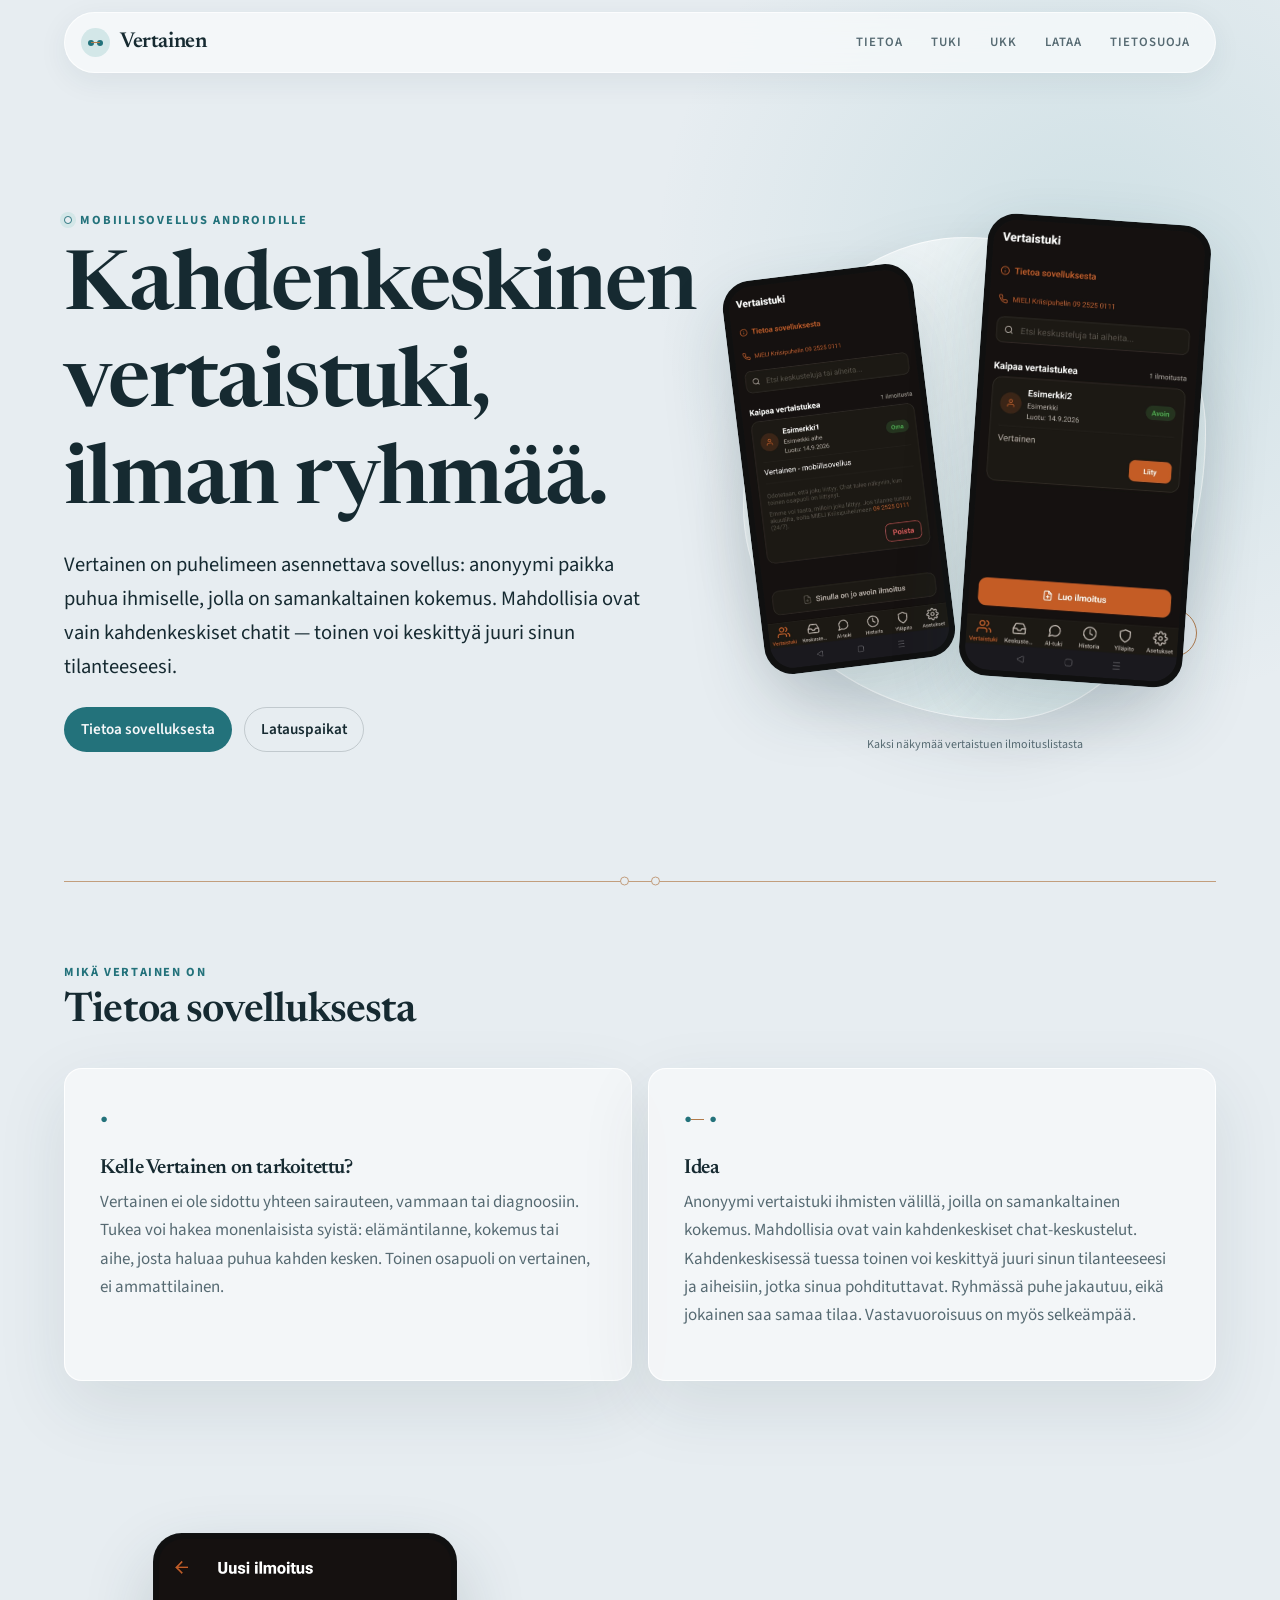
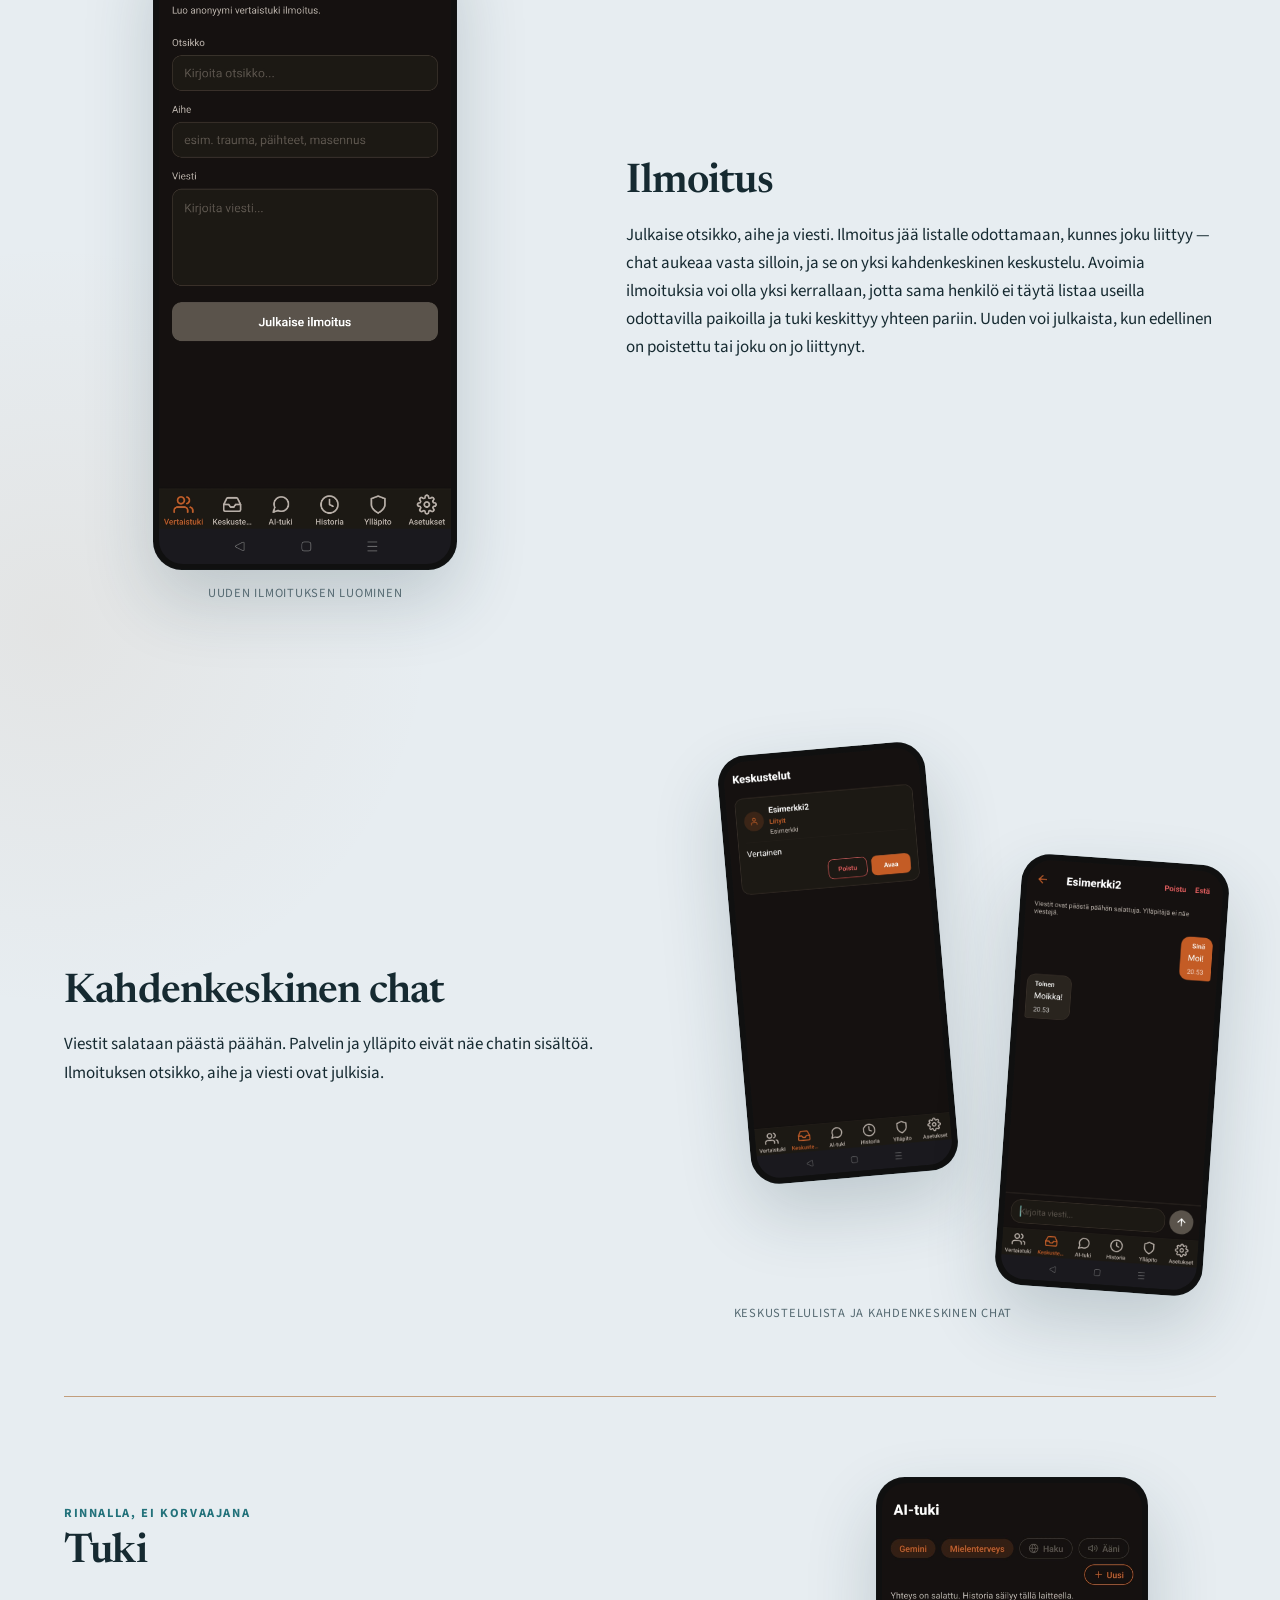
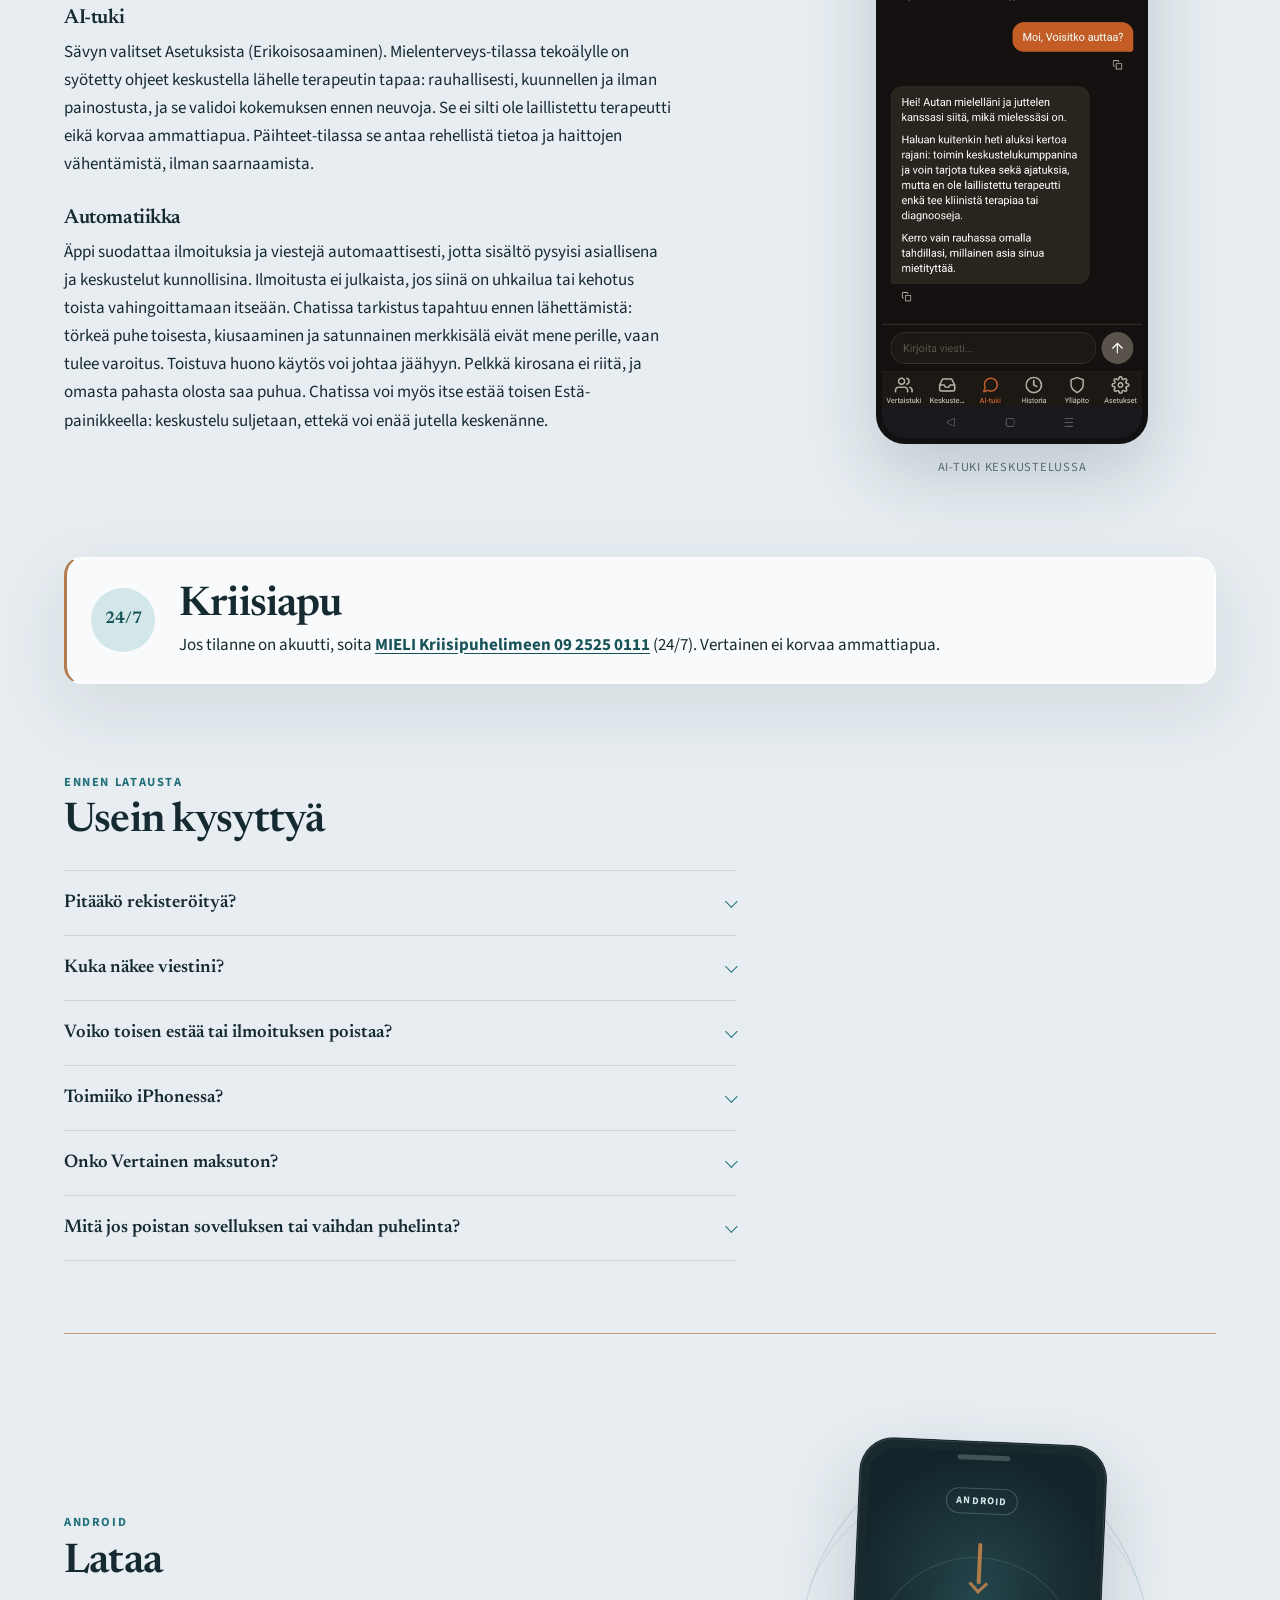
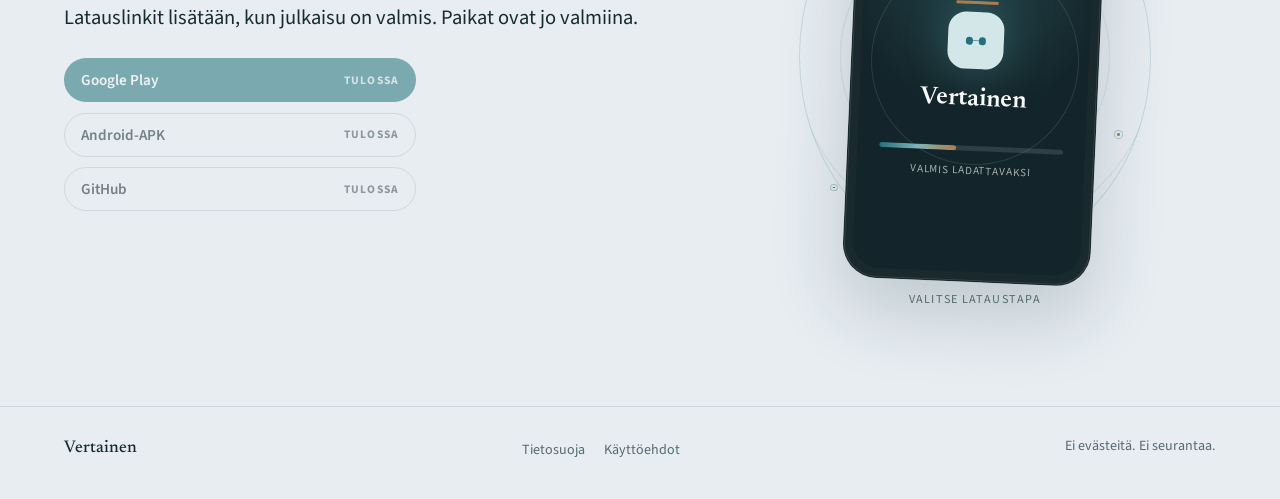
==== index.html @ f78d9d9f "Add files via upload" ====
<!DOCTYPE html>
<html lang="fi">
<head>
  <meta charset="UTF-8">
  <meta name="viewport" content="width=device-width, initial-scale=1">
  <title>Vertainen — mobiilisovellus kahdenkeskiseen vertaistukeen</title>
  <meta name="description" content="Vertainen on Android-mobiilisovellus anonyymiin kahdenkeskiseen vertaistukeen. Ei yhtä diagnoosia. Viestit salataan päästä päähän. MIELI Kriisipuhelin 09 2525 0111.">
  <meta name="theme-color" content="#E4EAF0">
  <link rel="stylesheet" href="css/styles.css">
</head>
<body>
  <a class="skip" href="#sisalto">Siirry sisältöön</a>

  <header class="site-header" id="yla">
    <div class="wrap header-inner">
      <a class="mark" href="#yla" aria-label="Vertainen, etusivu">
        <span class="mark-symbol" aria-hidden="true"><i></i><i></i></span>
        <span>Vertainen</span>
      </a>
      <nav class="nav" aria-label="Päänavigaatio">
        <a href="#tietoa">Tietoa</a>
        <a href="#tuki">Tuki</a>
        <a href="#ukk">UKK</a>
        <a href="#lataa">Lataa</a>
        <a href="tietosuoja.html">Tietosuoja</a>
      </nav>
    </div>
  </header>

  <main id="sisalto">
    <section class="hero wrap pair" aria-labelledby="hero-otsikko">
      <div class="pair-copy">
        <p class="eyebrow"><span aria-hidden="true"></span>Mobiilisovellus Androidille</p>
        <h1 id="hero-otsikko">Kahdenkeskinen vertaistuki, ilman ryhmää.</h1>
        <p class="lede">
          Vertainen on puhelimeen asennettava sovellus: anonyymi paikka puhua ihmiselle, jolla on
          samankaltainen kokemus. Mahdollisia ovat vain kahdenkeskiset chatit — toinen voi keskittyä
          juuri sinun tilanteeseesi.
        </p>
        <p class="hero-actions">
          <a class="btn btn-primary" href="#tietoa">Tietoa sovelluksesta</a>
          <a class="btn btn-quiet" href="#lataa">Latauspaikat</a>
        </p>
      </div>
      <figure class="hero-visual">
        <div class="orbit orbit-one" aria-hidden="true"></div>
        <div class="orbit orbit-two" aria-hidden="true"></div>
        <div class="device-shot hero-shot-back">
          <img src="images/Vertaistuki1.jpeg" width="480" height="1024"
            alt="Vertainen-sovelluksen oma avoin vertaistuki-ilmoitus">
        </div>
        <div class="device-shot hero-shot-front">
          <img src="images/Vertaistuki2.jpeg" width="480" height="1024"
            alt="Vertainen-sovelluksen vertaistuki-ilmoitus ja Liity-painike">
        </div>
        <figcaption>Kaksi näkymää vertaistuen ilmoituslistasta</figcaption>
      </figure>
    </section>

    <div class="stitch" role="presentation"></div>

    <section class="band" id="tietoa">
      <div class="wrap prose">
        <p class="section-kicker">Mikä Vertainen on</p>
        <h2>Tietoa sovelluksesta</h2>
        <div class="info-grid">
          <article class="info-card">
            <span class="card-mark" aria-hidden="true">●</span>
            <h3>Kelle Vertainen on tarkoitettu?</h3>
            <p>
              Vertainen ei ole sidottu yhteen sairauteen, vammaan tai diagnoosiin. Tukea voi hakea
              monenlaisista syistä: elämäntilanne, kokemus tai aihe, josta haluaa puhua kahden kesken.
              Toinen osapuoli on vertainen, ei ammattilainen.
            </p>
          </article>
          <article class="info-card">
            <span class="card-mark paired" aria-hidden="true">● ●</span>
            <h3>Idea</h3>
            <p>
              Anonyymi vertaistuki ihmisten välillä, joilla on samankaltainen kokemus. Mahdollisia
              ovat vain kahdenkeskiset chat-keskustelut. Kahdenkeskisessä tuessa toinen voi keskittyä
              juuri sinun tilanteeseesi ja aiheisiin, jotka sinua pohdituttavat. Ryhmässä puhe
              jakautuu, eikä jokainen saa samaa tilaa. Vastavuoroisuus on myös selkeämpää.
            </p>
          </article>
        </div>
      </div>
    </section>

    <section class="wrap pair pair-flip" aria-labelledby="ilmoitus-otsikko">
      <figure class="screenshot-figure">
        <div class="device-shot">
          <img src="images/Ilmoitus.jpeg" width="480" height="1024" loading="lazy"
            alt="Uuden vertaistuki-ilmoituksen lomake Vertainen-sovelluksessa">
        </div>
        <figcaption>Uuden ilmoituksen luominen</figcaption>
      </figure>
      <div class="pair-copy prose">
        <h2 id="ilmoitus-otsikko">Ilmoitus</h2>
        <p>
          Julkaise otsikko, aihe ja viesti. Ilmoitus jää listalle odottamaan, kunnes joku liittyy
          — chat aukeaa vasta silloin, ja se on yksi kahdenkeskinen keskustelu. Avoimia
          ilmoituksia voi olla yksi kerrallaan, jotta sama henkilö ei täytä listaa useilla
          odottavilla paikoilla ja tuki keskittyy yhteen pariin. Uuden voi julkaista, kun edellinen
          on poistettu tai joku on jo liittynyt.
        </p>
      </div>
    </section>

    <section class="wrap pair" aria-labelledby="chat-otsikko">
      <div class="pair-copy prose">
        <h2 id="chat-otsikko">Kahdenkeskinen chat</h2>
        <p>
          Viestit salataan päästä päähän. Palvelin ja ylläpito eivät näe chatin sisältöä. Ilmoituksen
          otsikko, aihe ja viesti ovat julkisia.
        </p>
      </div>
      <figure class="chat-pair">
        <div class="device-shot chat-list-shot">
          <img src="images/Keskustelut1.jpeg" width="480" height="1024" loading="lazy"
            alt="Keskustelut-lista Vertainen-sovelluksessa">
        </div>
        <div class="device-shot chat-shot">
          <img src="images/Chat.jpeg" width="480" height="1024" loading="lazy"
            alt="Päästä päähän salattu kahdenkeskinen chat Vertainen-sovelluksessa">
        </div>
        <figcaption>Keskustelulista ja kahdenkeskinen chat</figcaption>
      </figure>
    </section>

    <div class="stitch" role="presentation"></div>

    <section class="band support-band" id="tuki">
      <div class="wrap support-layout">
        <div class="prose">
          <p class="section-kicker">Rinnalla, ei korvaajana</p>
          <h2>Tuki</h2>

          <h3>AI-tuki</h3>
          <p>
            Sävyn valitset Asetuksista (Erikoisosaaminen). Mielenterveys-tilassa tekoälylle on
            syötetty ohjeet keskustella lähelle terapeutin tapaa: rauhallisesti, kuunnellen ja
            ilman painostusta, ja se validoi kokemuksen ennen neuvoja. Se ei silti ole
            laillistettu terapeutti eikä korvaa ammattiapua. Päihteet-tilassa se antaa rehellistä
            tietoa ja haittojen vähentämistä, ilman saarnaamista.
          </p>

          <h3>Automatiikka</h3>
          <p>
            Äppi suodattaa ilmoituksia ja viestejä automaattisesti, jotta sisältö pysyisi asiallisena
            ja keskustelut kunnollisina. Ilmoitusta ei julkaista, jos siinä on uhkailua
            tai kehotus toista vahingoittamaan itseään. Chatissa tarkistus tapahtuu ennen lähettämistä:
            törkeä puhe toisesta, kiusaaminen ja satunnainen merkkisälä eivät mene perille, vaan
            tulee varoitus. Toistuva huono käytös voi johtaa jäähyyn. Pelkkä kirosana ei riitä, ja
            omasta pahasta olosta saa puhua. Chatissa voi myös itse estää toisen Estä-painikkeella:
            keskustelu suljetaan, ettekä voi enää jutella keskenänne.
          </p>
        </div>
        <figure class="screenshot-figure support-shot">
          <div class="device-shot">
            <img src="images/AITuki.jpeg" width="480" height="1024" loading="lazy"
              alt="AI-tuki ja mielenterveys-keskustelu Vertainen-sovelluksessa">
          </div>
          <figcaption>AI-tuki keskustelussa</figcaption>
        </figure>
      </div>
    </section>

    <section class="wrap crisis" aria-labelledby="kriisi-otsikko">
      <div class="crisis-mark" aria-hidden="true">24/7</div>
      <div>
        <h2 id="kriisi-otsikko">Kriisiapu</h2>
        <p>
          Jos tilanne on akuutti, soita
          <a href="tel:+358925250111">MIELI Kriisipuhelimeen 09 2525 0111</a>
          (24/7). Vertainen ei korvaa ammattiapua.
        </p>
      </div>
    </section>

    <section class="wrap faq" id="ukk" aria-labelledby="ukk-otsikko">
      <p class="section-kicker">Ennen latausta</p>
      <h2 id="ukk-otsikko">Usein kysyttyä</h2>
      <div class="faq-list">
        <details>
          <summary>Pitääkö rekisteröityä?</summary>
          <p>
            Ei. Nimeä, sähköpostia tai tiliä ei kysytä. Sovellus luo anonyymin tunnisteen
            puhelimeen, jotta keskustelut pysyvät samassa laitteessa.
          </p>
        </details>
        <details>
          <summary>Kuka näkee viestini?</summary>
          <p>
            Ilmoituksen otsikko, aihe ja teksti näkyvät muille listalla selkotekstinä.
            Kahdenkeskinen chat salataan päästä päähän, joten palvelin ja ylläpito eivät pysty
            lukemaan viestejä: heillä ei ole avainta, vain salattu tieto.
          </p>
        </details>
        <details>
          <summary>Voiko toisen estää tai ilmoituksen poistaa?</summary>
          <p>
            Chatissa Estä sulkee keskustelun, ettekä voi enää jutella keskenänne. Oman ilmoituksen
            voi poistaa. Avoimia ilmoituksia on yksi kerrallaan; uuden voi julkaista, kun edellinen
            on poistettu tai joku on liittynyt.
          </p>
        </details>
        <details>
          <summary>Toimiiko iPhonessa?</summary>
          <p>
            Tällä hetkellä Vertainen on Android-sovellus. iOS-versio on tulossa.
          </p>
        </details>
        <details>
          <summary>Onko Vertainen maksuton?</summary>
          <p>
            Kyllä. Sovelluksessa ei ole tilausta. Vertainen on maksuton ladata ja käyttää.
          </p>
        </details>
        <details>
          <summary>Mitä jos poistan sovelluksen tai vaihdan puhelinta?</summary>
          <p>
            Salatut chatit eivät palaudu ilman avainta, joka on laitteella. Jos sovellus poistetaan
            tai puhelin vaihtuu ilman avaimen siirtoa, vanhoja viestejä ei voi lukea. Julkinen
            ilmoitus jää palvelimelle, kunnes sen poistaa.
          </p>
        </details>
      </div>
    </section>

    <div class="stitch" role="presentation"></div>

    <section class="wrap lataa" id="lataa" aria-labelledby="lataa-otsikko">
      <div class="pair">
        <div class="pair-copy">
          <p class="section-kicker">Android</p>
          <h2 id="lataa-otsikko">Lataa</h2>
          <p class="lede">
            Latauslinkit lisätään, kun julkaisu on valmis. Paikat ovat jo valmiina.
          </p>
          <ul class="download-list">
            <li>
              <button type="button" class="btn btn-primary" disabled aria-disabled="true">
                Google Play <span class="soon">Tulossa</span>
              </button>
            </li>
            <li>
              <button type="button" class="btn btn-quiet" disabled aria-disabled="true">
                Android-APK <span class="soon">Tulossa</span>
              </button>
            </li>
            <li>
              <button type="button" class="btn btn-quiet" disabled aria-disabled="true">
                GitHub <span class="soon">Tulossa</span>
              </button>
            </li>
          </ul>
        </div>
        <figure class="download-visual" aria-label="Vertainen-sovellus on ladattavissa Androidille">
          <div class="download-halo" aria-hidden="true">
            <i class="signal signal-one"></i>
            <i class="signal signal-two"></i>
            <i class="signal signal-three"></i>
          </div>
          <div class="download-phone" aria-hidden="true">
            <span class="phone-speaker"></span>
            <div class="download-screen">
              <span class="download-platform">Android</span>
              <span class="download-arrow"></span>
              <span class="download-app-mark"><i></i><i></i></span>
              <strong>Vertainen</strong>
              <span class="download-track"><i></i></span>
              <span class="download-status">Valmis ladattavaksi</span>
            </div>
          </div>
          <figcaption>Valitse lataustapa</figcaption>
        </figure>
      </div>
    </section>
  </main>

  <footer class="site-footer">
    <div class="wrap footer-inner">
      <p>Vertainen</p>
      <ul class="footer-links">
        <li><a href="tietosuoja.html">Tietosuoja</a></li>
        <li><a href="kayttoehdot.html">Käyttöehdot</a></li>
      </ul>
      <p class="mute">Ei evästeitä. Ei seurantaa.</p>
    </div>
  </footer>

  <script src="js/main.js" defer></script>
</body>
</html>
---- css/styles.css ----
@font-face {
  font-family: "Newsreader";
  font-style: italic;
  font-weight: 500;
  font-display: swap;
  src: url("fonts/newsreader-italic-latin-ext.woff2") format("woff2");
  unicode-range: U+0100-02BA, U+02BD-02C5, U+02C7-02CC, U+02CE-02D7, U+02DD-02FF, U+0304, U+0308, U+0329, U+1D00-1DBF, U+1E00-1E9F, U+1EF2-1EFF, U+2020, U+20A0-20AB, U+20AD-20C0, U+2113, U+2C60-2C7F, U+A720-A7FF;
}

@font-face {
  font-family: "Newsreader";
  font-style: italic;
  font-weight: 500;
  font-display: swap;
  src: url("fonts/newsreader-italic-latin.woff2") format("woff2");
  unicode-range: U+0000-00FF, U+0131, U+0152-0153, U+02BB-02BC, U+02C6, U+02DA, U+02DC, U+0304, U+0308, U+0329, U+2000-206F, U+20AC, U+2122, U+2191, U+2193, U+2212, U+2215, U+FEFF, U+FFFD;
}

@font-face {
  font-family: "Newsreader";
  font-style: normal;
  font-weight: 500 600;
  font-display: swap;
  src: url("fonts/newsreader-latin-ext.woff2") format("woff2");
  unicode-range: U+0100-02BA, U+02BD-02C5, U+02C7-02CC, U+02CE-02D7, U+02DD-02FF, U+0304, U+0308, U+0329, U+1D00-1DBF, U+1E00-1E9F, U+1EF2-1EFF, U+2020, U+20A0-20AB, U+20AD-20C0, U+2113, U+2C60-2C7F, U+A720-A7FF;
}

@font-face {
  font-family: "Newsreader";
  font-style: normal;
  font-weight: 500 600;
  font-display: swap;
  src: url("fonts/newsreader-latin.woff2") format("woff2");
  unicode-range: U+0000-00FF, U+0131, U+0152-0153, U+02BB-02BC, U+02C6, U+02DA, U+02DC, U+0304, U+0308, U+0329, U+2000-206F, U+20AC, U+2122, U+2191, U+2193, U+2212, U+2215, U+FEFF, U+FFFD;
}

@font-face {
  font-family: "Source Sans 3";
  font-style: italic;
  font-weight: 400;
  font-display: swap;
  src: url("fonts/source-sans-3-italic-latin-ext.woff2") format("woff2");
  unicode-range: U+0100-02BA, U+02BD-02C5, U+02C7-02CC, U+02CE-02D7, U+02DD-02FF, U+0304, U+0308, U+0329, U+1D00-1DBF, U+1E00-1E9F, U+1EF2-1EFF, U+2020, U+20A0-20AB, U+20AD-20C0, U+2113, U+2C60-2C7F, U+A720-A7FF;
}

@font-face {
  font-family: "Source Sans 3";
  font-style: italic;
  font-weight: 400;
  font-display: swap;
  src: url("fonts/source-sans-3-italic-latin.woff2") format("woff2");
  unicode-range: U+0000-00FF, U+0131, U+0152-0153, U+02BB-02BC, U+02C6, U+02DA, U+02DC, U+0304, U+0308, U+0329, U+2000-206F, U+20AC, U+2122, U+2191, U+2193, U+2212, U+2215, U+FEFF, U+FFFD;
}

@font-face {
  font-family: "Source Sans 3";
  font-style: normal;
  font-weight: 400 700;
  font-display: swap;
  src: url("fonts/source-sans-3-latin-ext.woff2") format("woff2");
  unicode-range: U+0100-02BA, U+02BD-02C5, U+02C7-02CC, U+02CE-02D7, U+02DD-02FF, U+0304, U+0308, U+0329, U+1D00-1DBF, U+1E00-1E9F, U+1EF2-1EFF, U+2020, U+20A0-20AB, U+20AD-20C0, U+2113, U+2C60-2C7F, U+A720-A7FF;
}

@font-face {
  font-family: "Source Sans 3";
  font-style: normal;
  font-weight: 400 700;
  font-display: swap;
  src: url("fonts/source-sans-3-latin.woff2") format("woff2");
  unicode-range: U+0000-00FF, U+0131, U+0152-0153, U+02BB-02BC, U+02C6, U+02DA, U+02DC, U+0304, U+0308, U+0329, U+2000-206F, U+20AC, U+2122, U+2191, U+2193, U+2212, U+2215, U+FEFF, U+FFFD;
}

:root {
  --mist: #e7edf1;
  --paper: #f8fafb;
  --ink: #162a31;
  --pine: #23727b;
  --pine-ink: #18535a;
  --pine-soft: #d3e7e8;
  --stitch: #b27b4b;
  --mute: #566a72;
  --line: rgba(27, 42, 51, 0.12);
  --focus: #2c6a74;
  --display: "Newsreader", "Georgia", serif;
  --body: "Source Sans 3", "Segoe UI", sans-serif;
  --measure: 38rem;
  --page: 72rem;
  --radius: 18px;
  --shadow: 0 24px 70px rgba(30, 61, 70, 0.1);
}

*,
*::before,
*::after {
  box-sizing: border-box;
}

html {
  scroll-behavior: smooth;
}

body {
  margin: 0;
  background:
    radial-gradient(circle at 86% 5%, rgba(84, 160, 167, 0.17), transparent 28rem),
    radial-gradient(circle at 4% 42%, rgba(178, 123, 75, 0.08), transparent 24rem),
    var(--mist);
  color: var(--ink);
  font-family: var(--body);
  font-size: 1.0625rem;
  line-height: 1.65;
  -webkit-font-smoothing: antialiased;
  overflow-x: hidden;
}

img {
  max-width: 100%;
  height: auto;
}

a {
  color: var(--pine-ink);
  text-underline-offset: 0.18em;
}

a:hover {
  color: var(--pine);
}

:focus-visible {
  outline: 2px solid var(--focus);
  outline-offset: 3px;
}

.skip {
  position: absolute;
  left: 0.75rem;
  top: -3rem;
  z-index: 20;
  background: var(--paper);
  color: var(--ink);
  padding: 0.5rem 0.75rem;
}

.skip:focus {
  top: 0.75rem;
}

.wrap {
  width: min(var(--page), calc(100% - 2.5rem));
  margin-inline: auto;
}

.site-header {
  position: sticky;
  top: 0.75rem;
  z-index: 10;
  width: min(var(--page), calc(100% - 1.5rem));
  margin: 0 auto;
  background: rgba(248, 250, 251, 0.78);
  border: 1px solid rgba(255, 255, 255, 0.75);
  border-radius: 999px;
  box-shadow: 0 8px 30px rgba(30, 61, 70, 0.07);
  backdrop-filter: blur(18px);
  -webkit-backdrop-filter: blur(18px);
  transition: box-shadow 180ms ease, background 180ms ease;
}

.site-header.is-scrolled {
  background: rgba(248, 250, 251, 0.94);
  box-shadow: 0 12px 38px rgba(30, 61, 70, 0.13);
}

.header-inner {
  display: flex;
  align-items: baseline;
  justify-content: space-between;
  gap: 1.5rem;
  width: 100%;
  padding: 0.62rem 0.75rem 0.62rem 1rem;
}

.mark {
  display: inline-flex;
  align-items: center;
  gap: 0.65rem;
  font-family: var(--display);
  font-size: 1.35rem;
  font-weight: 600;
  color: var(--ink);
  text-decoration: none;
  letter-spacing: -0.02em;
}

.mark-symbol {
  position: relative;
  display: inline-flex;
  align-items: center;
  justify-content: center;
  gap: 3px;
  width: 1.8rem;
  height: 1.8rem;
  border-radius: 50%;
  background: var(--pine-soft);
}

.mark-symbol i {
  width: 6px;
  height: 6px;
  border-radius: 50%;
  background: var(--pine);
}

.mark-symbol::after {
  content: "";
  position: absolute;
  width: 9px;
  height: 1px;
  background: var(--stitch);
}

.nav {
  display: flex;
  gap: 0.15rem;
}

.nav a {
  font-size: 0.8rem;
  font-weight: 600;
  letter-spacing: 0.08em;
  text-transform: uppercase;
  text-decoration: none;
  color: var(--mute);
  padding: 0.55rem 0.8rem;
  border-radius: 999px;
}

.nav a:hover,
.nav a:focus-visible {
  color: var(--pine);
  background: var(--pine-soft);
}

.hero {
  min-height: calc(100svh - 5rem);
  padding-block: 5.5rem 4.5rem;
}

.eyebrow {
  display: inline-flex;
  align-items: center;
  gap: 0.55rem;
  margin: 0 0 0.75rem;
  font-size: 0.78rem;
  font-weight: 700;
  letter-spacing: 0.14em;
  text-transform: uppercase;
  color: var(--pine);
}

.eyebrow span {
  width: 0.48rem;
  height: 0.48rem;
  border: 1px solid var(--pine);
  border-radius: 50%;
  box-shadow: 0 0 0 4px var(--pine-soft);
}

h1,
h2,
h3 {
  font-family: var(--display);
  font-weight: 600;
  letter-spacing: -0.02em;
  line-height: 1.18;
  color: var(--ink);
}

h1 {
  margin: 0 0 1rem;
  font-size: clamp(2.7rem, 6.4vw, 5.6rem);
  font-optical-sizing: auto;
  max-width: 11ch;
  text-wrap: balance;
}

h2 {
  margin: 0 0 0.85rem;
  font-size: clamp(1.9rem, 3.2vw, 2.7rem);
}

h3 {
  margin: 1.75rem 0 0.5rem;
  font-size: 1.28rem;
}

.lede,
.prose p,
.crisis p {
  color: var(--ink);
}

.lede {
  margin: 0 0 1.5rem;
  font-size: clamp(1.08rem, 1.6vw, 1.28rem);
  max-width: 36rem;
}

.prose p {
  margin: 0 0 1rem;
  max-width: var(--measure);
}

.hero-actions {
  display: flex;
  flex-wrap: wrap;
  gap: 0.75rem;
  margin: 0;
}

.pair {
  display: grid;
  grid-template-columns: minmax(0, 1.1fr) minmax(17rem, 0.9fr);
  gap: 3rem 5rem;
  align-items: center;
}

.pair-flip {
  grid-template-columns: minmax(17rem, 0.9fr) minmax(0, 1.1fr);
  padding-block: 4.5rem;
}

.pair + .pair {
  padding-block: 4.5rem;
}

.stitch {
  position: relative;
  height: 1px;
  width: min(var(--page), calc(100% - 2.5rem));
  margin: 0 auto;
  background: var(--stitch);
  opacity: 0.7;
}

.stitch::before,
.stitch::after {
  content: "";
  position: absolute;
  top: 50%;
  width: 9px;
  height: 9px;
  background: var(--mist);
  border: 1px solid var(--stitch);
  border-radius: 50%;
  transform: translateY(-50%);
}

.stitch::before { left: calc(50% - 20px); }
.stitch::after { left: calc(50% + 11px); }

.band {
  padding-block: 5rem;
}

.section-kicker {
  margin: 0 0 0.35rem !important;
  color: var(--pine) !important;
  font-size: 0.78rem;
  font-weight: 700;
  letter-spacing: 0.13em;
  text-transform: uppercase;
}

.info-grid {
  display: grid;
  grid-template-columns: repeat(2, minmax(0, 1fr));
  gap: 1rem;
  margin-top: 2rem;
}

.info-card {
  position: relative;
  overflow: hidden;
  padding: clamp(1.4rem, 3vw, 2.2rem);
  background: rgba(248, 250, 251, 0.72);
  border: 1px solid rgba(255, 255, 255, 0.85);
  border-radius: var(--radius);
  box-shadow: var(--shadow);
}

.info-card h3 {
  margin-top: 1.5rem;
}

.info-card p {
  color: var(--mute);
}

.card-mark {
  color: var(--pine);
  font-size: 0.8rem;
  letter-spacing: 0.45rem;
}

.card-mark.paired {
  position: relative;
}

.card-mark.paired::after {
  content: "";
  position: absolute;
  top: 50%;
  left: 0.45rem;
  width: 0.8rem;
  height: 1px;
  background: var(--stitch);
}

.hero-visual {
  position: relative;
  min-height: 36rem;
  margin: 0;
  display: grid;
  place-items: center;
  isolation: isolate;
}

.hero-visual::before {
  content: "";
  position: absolute;
  inset: 8% 2%;
  z-index: -2;
  background: linear-gradient(145deg, rgba(248, 250, 251, 0.76), rgba(211, 231, 232, 0.6));
  border: 1px solid rgba(255, 255, 255, 0.72);
  border-radius: 48% 52% 44% 56% / 56% 40% 60% 44%;
  box-shadow: var(--shadow);
}

.device-shot {
  overflow: hidden;
  width: min(100%, 19rem);
  padding: 5px;
  background: #101010;
  border: 1px solid rgba(22, 42, 49, 0.18);
  border-radius: 1.8rem;
  box-shadow: 0 30px 70px rgba(30, 61, 70, 0.2);
}

.device-shot img {
  display: block;
  width: 100%;
  height: auto;
  border-radius: 1.5rem;
}

.hero-shot-back,
.hero-shot-front {
  position: absolute;
}

.hero-shot-back {
  left: 2%;
  top: 14%;
  width: 12rem;
  transform: rotate(-7deg);
}

.hero-shot-front {
  right: 4%;
  top: 5%;
  z-index: 1;
  width: 14rem;
  transform: rotate(4deg);
}

.hero-visual figcaption {
  position: absolute;
  bottom: 2%;
  font-size: 0.75rem;
  color: var(--mute);
}

.orbit {
  position: absolute;
  z-index: -1;
  width: 3rem;
  height: 3rem;
  border: 1px solid var(--stitch);
  border-radius: 50%;
  background: var(--mist);
}

.orbit::after {
  content: "";
  position: absolute;
  inset: 0.85rem;
  border-radius: 50%;
  background: var(--pine);
}

.orbit-one { top: 17%; left: 5%; }
.orbit-two { right: 4%; bottom: 19%; }

.screenshot-figure {
  margin: 0;
  display: grid;
  justify-items: center;
  gap: 0.8rem;
}

.screenshot-figure figcaption,
.chat-pair figcaption {
  font-size: 0.78rem;
  letter-spacing: 0.06em;
  text-transform: uppercase;
  color: var(--mute);
}

.chat-pair {
  position: relative;
  min-height: 36rem;
  margin: 0;
}

.chat-pair .device-shot {
  position: absolute;
  width: 13rem;
}

.chat-list-shot {
  left: 0;
  top: 0;
  transform: rotate(-5deg);
}

.chat-shot {
  right: 0;
  bottom: 2rem;
  z-index: 1;
  transform: rotate(4deg);
}

.chat-pair figcaption {
  position: absolute;
  left: 0;
  bottom: 0;
}

.support-band {
  position: relative;
}

.support-layout {
  display: grid;
  grid-template-columns: minmax(0, 1fr) minmax(15rem, 0.6fr);
  gap: 4rem;
  align-items: center;
}

.support-shot .device-shot {
  width: min(100%, 17rem);
}

.download-visual {
  position: relative;
  width: min(100%, 22rem);
  min-height: 31rem;
  margin: 0;
  justify-self: center;
  display: grid;
  place-items: center;
  isolation: isolate;
}

.download-halo {
  position: absolute;
  inset: 8% 0 10%;
  z-index: -1;
  border: 1px solid color-mix(in srgb, var(--pine) 17%, transparent);
  border-radius: 50%;
  background:
    radial-gradient(circle at center, rgba(211, 231, 232, 0.8) 0 27%, transparent 28%),
    repeating-radial-gradient(
      circle at center,
      transparent 0 2.7rem,
      rgba(35, 114, 123, 0.08) 2.75rem 2.82rem
    );
}

.signal {
  position: absolute;
  width: 0.58rem;
  height: 0.58rem;
  border: 2px solid var(--mist);
  border-radius: 50%;
  background: var(--pine);
  box-shadow: 0 0 0 1px rgba(35, 114, 123, 0.3);
  animation: signal-orbit 8s linear infinite;
}

.signal-one {
  top: 12%;
  left: 21%;
  transform-origin: 6.3rem 8.6rem;
}

.signal-two {
  right: 8%;
  bottom: 30%;
  width: 0.42rem;
  height: 0.42rem;
  background: var(--stitch);
  animation-duration: 11s;
  animation-direction: reverse;
}

.signal-three {
  left: 9%;
  bottom: 17%;
  width: 0.36rem;
  height: 0.36rem;
  animation-duration: 6s;
}

.download-phone {
  position: relative;
  width: 15.5rem;
  aspect-ratio: 9 / 16;
  padding: 0.55rem;
  border: 1px solid rgba(22, 42, 49, 0.35);
  border-radius: 2.15rem;
  background: #1a292e;
  box-shadow:
    0 2rem 4.5rem rgba(30, 61, 70, 0.2),
    inset 0 0 0 1px rgba(255, 255, 255, 0.12);
  transform: rotate(2.5deg);
  animation: phone-float 5s ease-in-out infinite;
}

.phone-speaker {
  position: absolute;
  z-index: 2;
  top: 0.82rem;
  left: 50%;
  width: 3.3rem;
  height: 0.28rem;
  border-radius: 999px;
  background: rgba(231, 237, 241, 0.22);
  transform: translateX(-50%);
}

.download-screen {
  position: relative;
  height: 100%;
  overflow: hidden;
  border-radius: 1.72rem;
  background:
    radial-gradient(circle at 50% 31%, rgba(84, 160, 167, 0.25), transparent 8rem),
    #13252a;
  color: var(--paper);
  display: flex;
  flex-direction: column;
  align-items: center;
  justify-content: center;
  padding: 2rem 1.4rem;
  text-align: center;
}

.download-screen::before {
  content: "";
  position: absolute;
  width: 13rem;
  height: 13rem;
  border: 1px solid rgba(211, 231, 232, 0.12);
  border-radius: 50%;
  animation: screen-pulse 3s ease-out infinite;
}

.download-platform {
  position: absolute;
  top: 2.35rem;
  left: 50%;
  padding: 0.22rem 0.58rem;
  border: 1px solid rgba(211, 231, 232, 0.24);
  border-radius: 999px;
  font-size: 0.64rem;
  font-weight: 700;
  letter-spacing: 0.12em;
  text-transform: uppercase;
  color: var(--pine-soft);
  transform: translateX(-50%);
}

.download-arrow {
  position: relative;
  z-index: 1;
  width: 2.6rem;
  height: 3.8rem;
  margin-bottom: 0.55rem;
  border-bottom: 0.22rem solid var(--stitch);
  animation: arrow-drop 2.2s cubic-bezier(0.4, 0, 0.2, 1) infinite;
}

.download-arrow::before {
  content: "";
  position: absolute;
  left: 50%;
  top: 0;
  width: 0.22rem;
  height: 2.55rem;
  border-radius: 999px;
  background: var(--stitch);
  transform: translateX(-50%);
}

.download-arrow::after {
  content: "";
  position: absolute;
  left: 50%;
  bottom: 0.55rem;
  width: 0.9rem;
  height: 0.9rem;
  border-right: 0.22rem solid var(--stitch);
  border-bottom: 0.22rem solid var(--stitch);
  transform: translateX(-50%) rotate(45deg);
}

.download-app-mark {
  position: relative;
  z-index: 1;
  display: flex;
  align-items: center;
  justify-content: center;
  gap: 0.35rem;
  width: 3.55rem;
  height: 3.55rem;
  margin-bottom: 0.65rem;
  border-radius: 1.1rem;
  background: var(--pine-soft);
  box-shadow: 0 0 2.5rem rgba(84, 160, 167, 0.34);
}

.download-app-mark i {
  width: 0.48rem;
  height: 0.48rem;
  border-radius: 50%;
  background: var(--pine);
}

.download-app-mark::after {
  content: "";
  position: absolute;
  width: 1.1rem;
  border-top: 1px solid color-mix(in srgb, var(--pine) 60%, transparent);
}

.download-screen strong {
  position: relative;
  z-index: 1;
  font-family: var(--display);
  font-size: 1.55rem;
  font-weight: 600;
}

.download-track {
  position: relative;
  z-index: 1;
  width: 100%;
  height: 0.28rem;
  margin: 1.6rem 0 0.7rem;
  overflow: hidden;
  border-radius: 999px;
  background: rgba(231, 237, 241, 0.13);
}

.download-track i {
  display: block;
  width: 42%;
  height: 100%;
  border-radius: inherit;
  background: linear-gradient(90deg, var(--pine), #7db4b8, var(--stitch));
  animation: download-progress 2.8s ease-in-out infinite;
}

.download-status {
  position: relative;
  z-index: 1;
  font-size: 0.69rem;
  letter-spacing: 0.08em;
  text-transform: uppercase;
  color: rgba(248, 250, 251, 0.65);
}

.download-visual figcaption {
  position: absolute;
  bottom: 0;
  font-size: 0.76rem;
  letter-spacing: 0.1em;
  text-transform: uppercase;
  color: var(--mute);
}

@keyframes phone-float {
  0%,
  100% { transform: rotate(2.5deg) translateY(0); }
  50% { transform: rotate(1deg) translateY(-0.55rem); }
}

@keyframes arrow-drop {
  0% { opacity: 0; transform: translateY(-0.7rem); }
  30%,
  70% { opacity: 1; }
  100% { opacity: 0; transform: translateY(0.65rem); }
}

@keyframes download-progress {
  0% { transform: translateX(-105%); }
  55%,
  100% { transform: translateX(240%); }
}

@keyframes screen-pulse {
  0% { opacity: 0; transform: scale(0.65); }
  45% { opacity: 1; }
  100% { opacity: 0; transform: scale(1.15); }
}

@keyframes signal-orbit {
  to { transform: rotate(360deg); }
}

.crisis {
  display: grid;
  grid-template-columns: auto 1fr;
  gap: 1.5rem;
  align-items: center;
  padding: 1.5rem;
  margin-bottom: 4.5rem;
  background: var(--paper);
  border: 1px solid rgba(255, 255, 255, 0.85);
  border-left: 3px solid var(--stitch);
  border-radius: var(--radius);
  box-shadow: var(--shadow);
}

.crisis a {
  font-weight: 700;
}

.crisis h2,
.crisis p {
  margin: 0;
}

.crisis-mark {
  display: grid;
  place-items: center;
  width: 4rem;
  height: 4rem;
  border-radius: 50%;
  background: var(--pine-soft);
  color: var(--pine-ink);
  font-family: var(--display);
  font-weight: 600;
}

.faq {
  padding-block: 1rem 4.5rem;
}

.faq h2 {
  margin-bottom: 1.5rem;
}

.faq-list {
  max-width: 42rem;
  border-top: 1px solid var(--line);
}

.faq-list details {
  border-bottom: 1px solid var(--line);
}

.faq-list summary {
  display: flex;
  align-items: center;
  justify-content: space-between;
  gap: 1rem;
  padding: 1.05rem 0;
  cursor: pointer;
  font-family: var(--display);
  font-size: 1.15rem;
  font-weight: 600;
  color: var(--ink);
  list-style: none;
}

.faq-list summary::-webkit-details-marker {
  display: none;
}

.faq-list summary::after {
  content: "";
  flex: 0 0 0.55rem;
  width: 0.55rem;
  height: 0.55rem;
  margin-top: -0.2rem;
  border-right: 1.5px solid var(--pine);
  border-bottom: 1.5px solid var(--pine);
  transform: rotate(45deg);
  transition: transform 180ms ease;
}

.faq-list details[open] summary::after {
  margin-top: 0.15rem;
  transform: rotate(225deg);
}

.faq-list details p {
  margin: 0 0 1.15rem;
  max-width: var(--measure);
  color: var(--mute);
}

.lataa {
  padding-block: 5rem 6rem;
}

.download-list {
  list-style: none;
  margin: 0;
  padding: 0;
  display: grid;
  gap: 0.65rem;
  max-width: 22rem;
}

.btn {
  display: inline-flex;
  align-items: center;
  justify-content: space-between;
  gap: 0.75rem;
  width: 100%;
  min-height: 2.75rem;
  padding: 0.55rem 1rem;
  border-radius: 999px;
  border: 1px solid transparent;
  font-family: var(--body);
  font-size: 0.95rem;
  font-weight: 600;
  text-decoration: none;
  cursor: pointer;
  transition: transform 180ms ease, background 180ms ease, border-color 180ms ease;
}

.btn:hover:not(:disabled) {
  transform: translateY(-2px);
}

.hero-actions .btn {
  width: auto;
}

.btn-primary {
  background: var(--pine);
  color: #f4f7f9;
}

.btn-primary:hover:not(:disabled) {
  background: var(--pine-ink);
  color: #f4f7f9;
}

.btn-quiet {
  background: transparent;
  border-color: color-mix(in srgb, var(--ink) 18%, transparent);
  color: var(--ink);
}

.btn-quiet:hover:not(:disabled) {
  border-color: var(--pine);
  color: var(--pine);
}

.btn:disabled,
.btn[aria-disabled="true"] {
  opacity: 0.55;
  cursor: not-allowed;
}

.soon {
  font-size: 0.72rem;
  font-weight: 700;
  letter-spacing: 0.1em;
  text-transform: uppercase;
  color: inherit;
  opacity: 0.8;
}

.site-footer {
  border-top: 1px solid var(--line);
  padding-block: 1.75rem 2.25rem;
}

.footer-inner {
  display: flex;
  flex-wrap: wrap;
  justify-content: space-between;
  gap: 0.5rem 1.5rem;
}

.footer-inner p {
  margin: 0;
  font-family: var(--display);
}

.footer-links {
  display: flex;
  flex-wrap: wrap;
  gap: 0.35rem 1.15rem;
  margin: 0;
  padding: 0;
  list-style: none;
}

.footer-links a {
  font-family: var(--body);
  font-size: 0.88rem;
  color: var(--mute);
  text-decoration: none;
}

.footer-links a:hover,
.footer-links a[aria-current="page"] {
  color: var(--pine-ink);
}

.mute {
  font-family: var(--body) !important;
  font-size: 0.88rem;
  color: var(--mute);
}

.legal {
  padding-block: 4.5rem 5rem;
}

.legal .section-kicker {
  margin-bottom: 0.4rem;
}

.legal h1 {
  margin: 0 0 0.75rem;
  max-width: 22ch;
}

.legal .updated {
  margin: 0 0 2rem;
  font-size: 0.92rem;
  color: var(--mute);
}

.legal h2 {
  margin: 2.25rem 0 0.6rem;
  font-size: 1.35rem;
}

.legal ul {
  margin: 0 0 1rem;
  padding-left: 1.15rem;
  max-width: var(--measure);
}

.legal li {
  margin-bottom: 0.45rem;
}

.contact-placeholder {
  display: inline-block;
  margin-top: 0.15rem;
  padding: 0.12rem 0.45rem;
  background: var(--pine-soft);
  border-radius: 6px;
  font-style: italic;
}

.legal-note {
  margin-top: 2.5rem;
  padding-top: 1.25rem;
  border-top: 1px solid var(--line);
  font-size: 0.92rem;
  color: var(--mute);
  max-width: var(--measure);
}

.hero .pair-copy h1 {
  animation: rise 0.7s ease both;
}

.hero .lede {
  animation: rise 0.7s ease 0.08s both;
}

@keyframes rise {
  from {
    opacity: 0;
    transform: translateY(0.6rem);
  }
  to {
    opacity: 1;
    transform: none;
  }
}

@media (max-width: 820px) {
  .pair,
  .pair-flip,
  .support-layout {
    grid-template-columns: 1fr;
    gap: 1.5rem;
  }

  .download-visual {
    width: min(100%, 19rem);
    min-height: 28rem;
  }

  .download-phone {
    width: 13.5rem;
  }

  .hero-visual {
    min-height: 28rem;
  }

  .support-shot {
    margin-top: 1rem;
  }

  .hero {
    min-height: auto;
    padding-block: 3.5rem 2.5rem;
  }

  .info-grid {
    grid-template-columns: 1fr;
  }
}

@media (max-width: 560px) {
  .wrap {
    width: min(var(--page), calc(100% - 1.5rem));
  }

  .header-inner {
    gap: 0.3rem;
    padding-left: 0.7rem;
  }

  .nav {
    gap: 0;
  }

  .nav a {
    padding-inline: 0.38rem;
    font-size: 0.64rem;
  }

  .mark {
    font-size: 1.12rem;
  }

  .mark-symbol {
    width: 1.6rem;
    height: 1.6rem;
  }

  .crisis {
    grid-template-columns: 1fr;
  }

  .hero-actions {
    align-items: stretch;
  }

  .hero-actions .btn {
    width: 100%;
  }

  .hero-visual {
    min-height: 25rem;
  }

  .hero-shot-back {
    left: 4%;
    width: 10rem;
  }

  .hero-shot-front {
    right: 4%;
    width: 11.5rem;
  }

  .chat-pair {
    min-height: 28rem;
  }

  .chat-pair .device-shot {
    width: 9.5rem;
  }
}

@media (prefers-reduced-motion: reduce) {
  html {
    scroll-behavior: auto;
  }

  .hero .pair-copy h1,
  .hero .lede,
  .btn,
  .hero-shot-back,
  .hero-shot-front,
  .chat-list-shot,
  .chat-shot {
    animation: none;
    transition: none;
  }
}
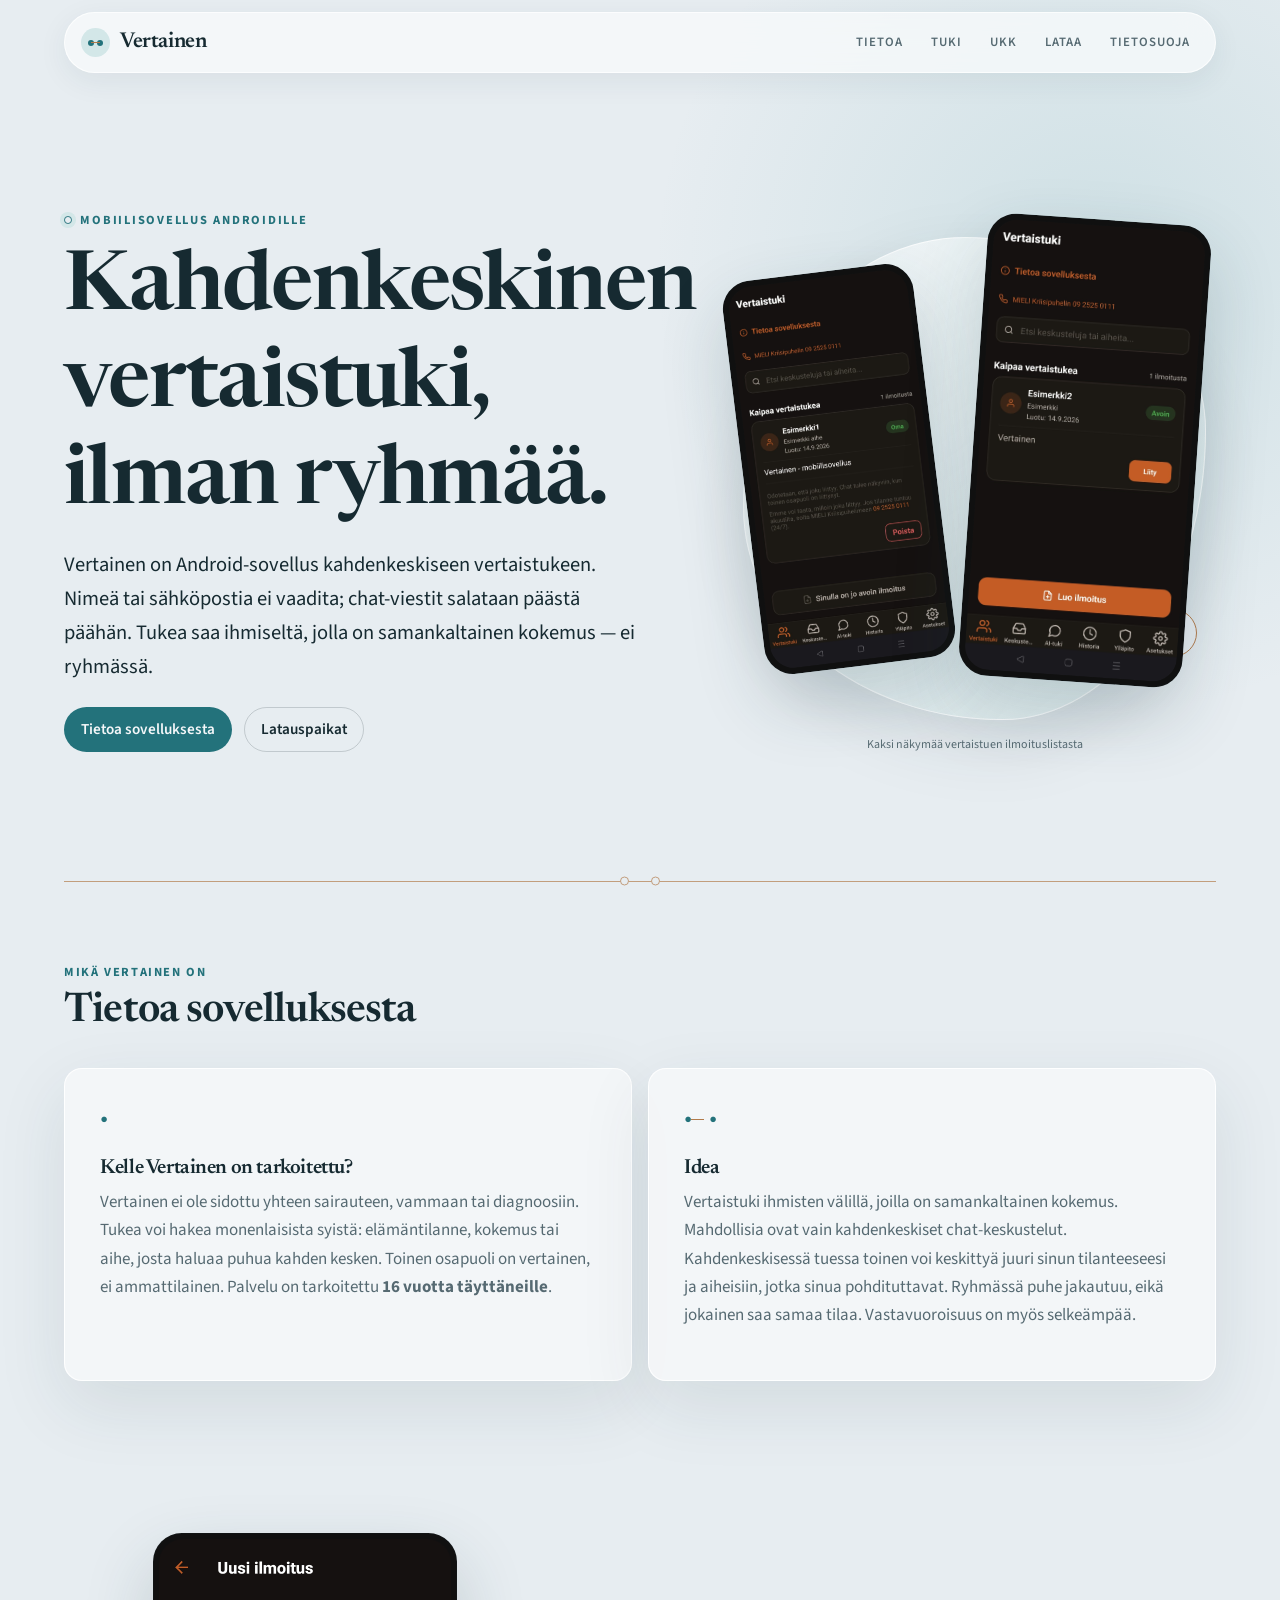
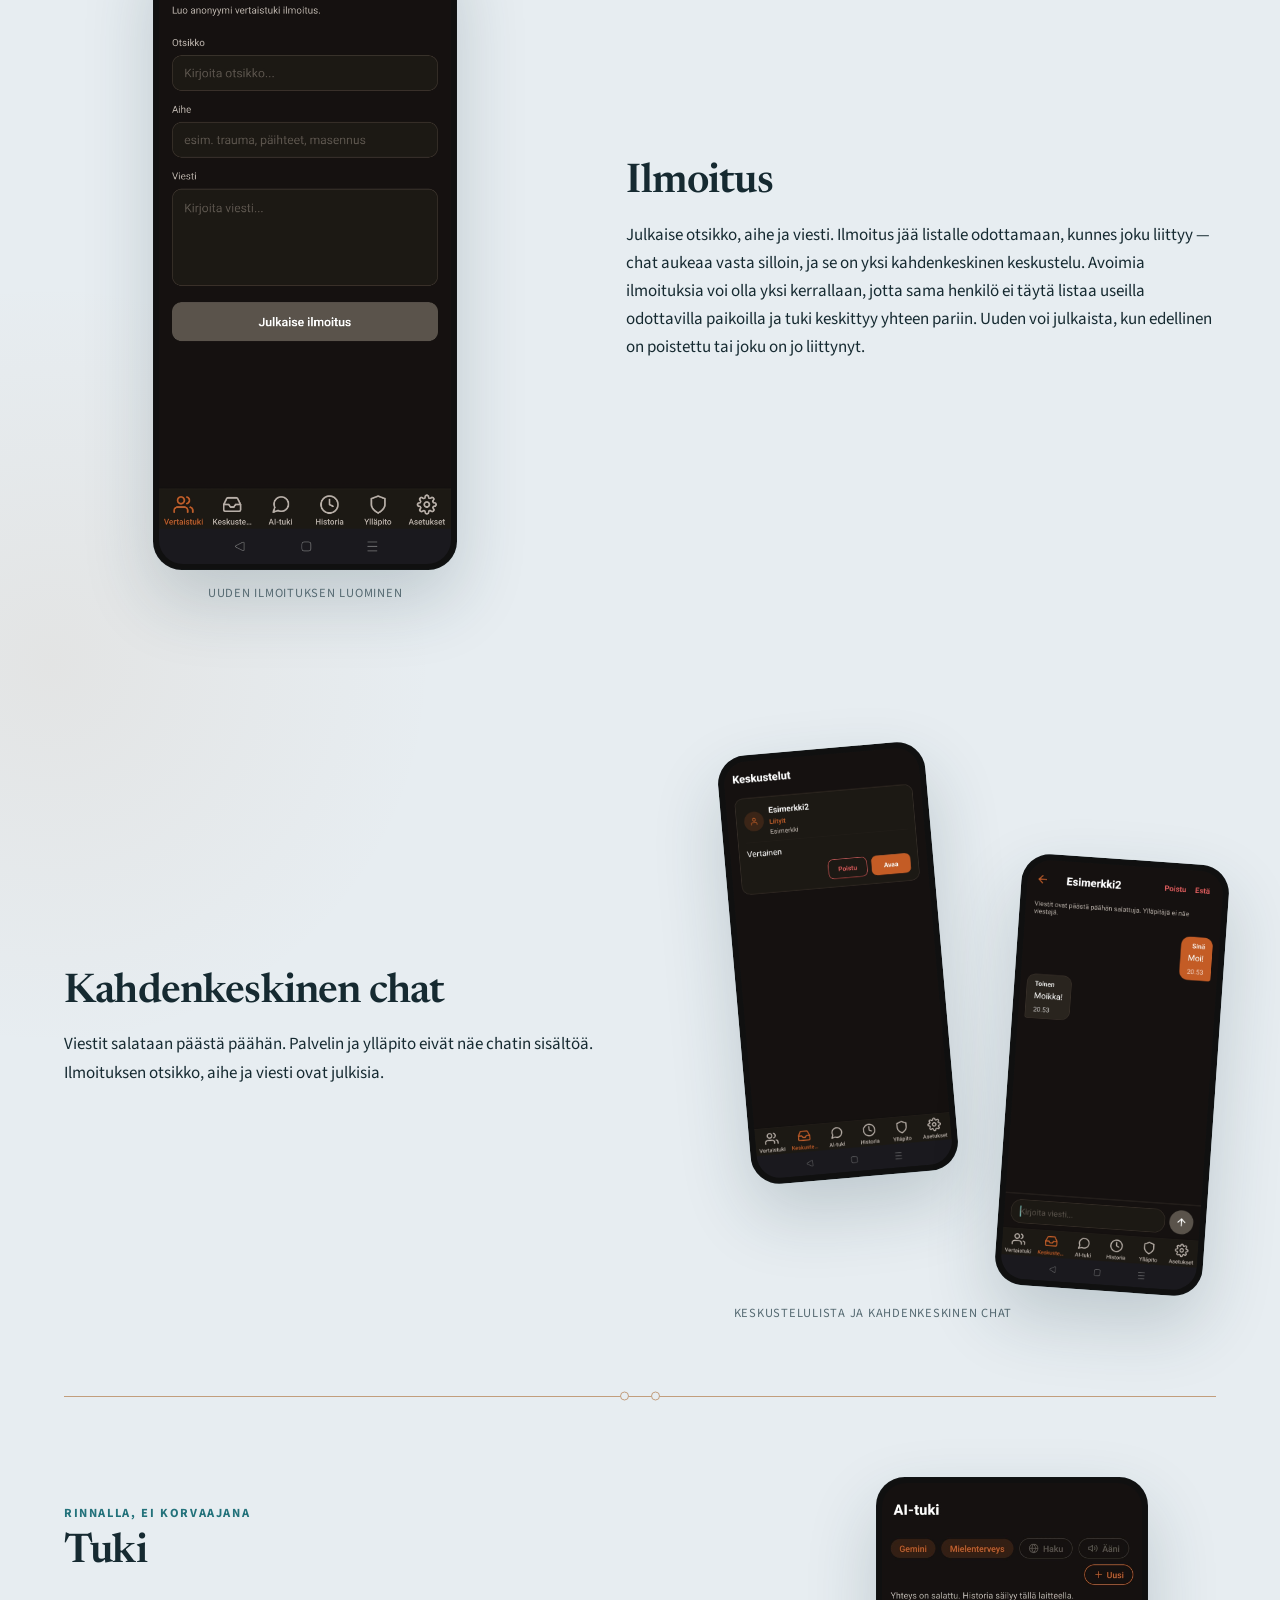
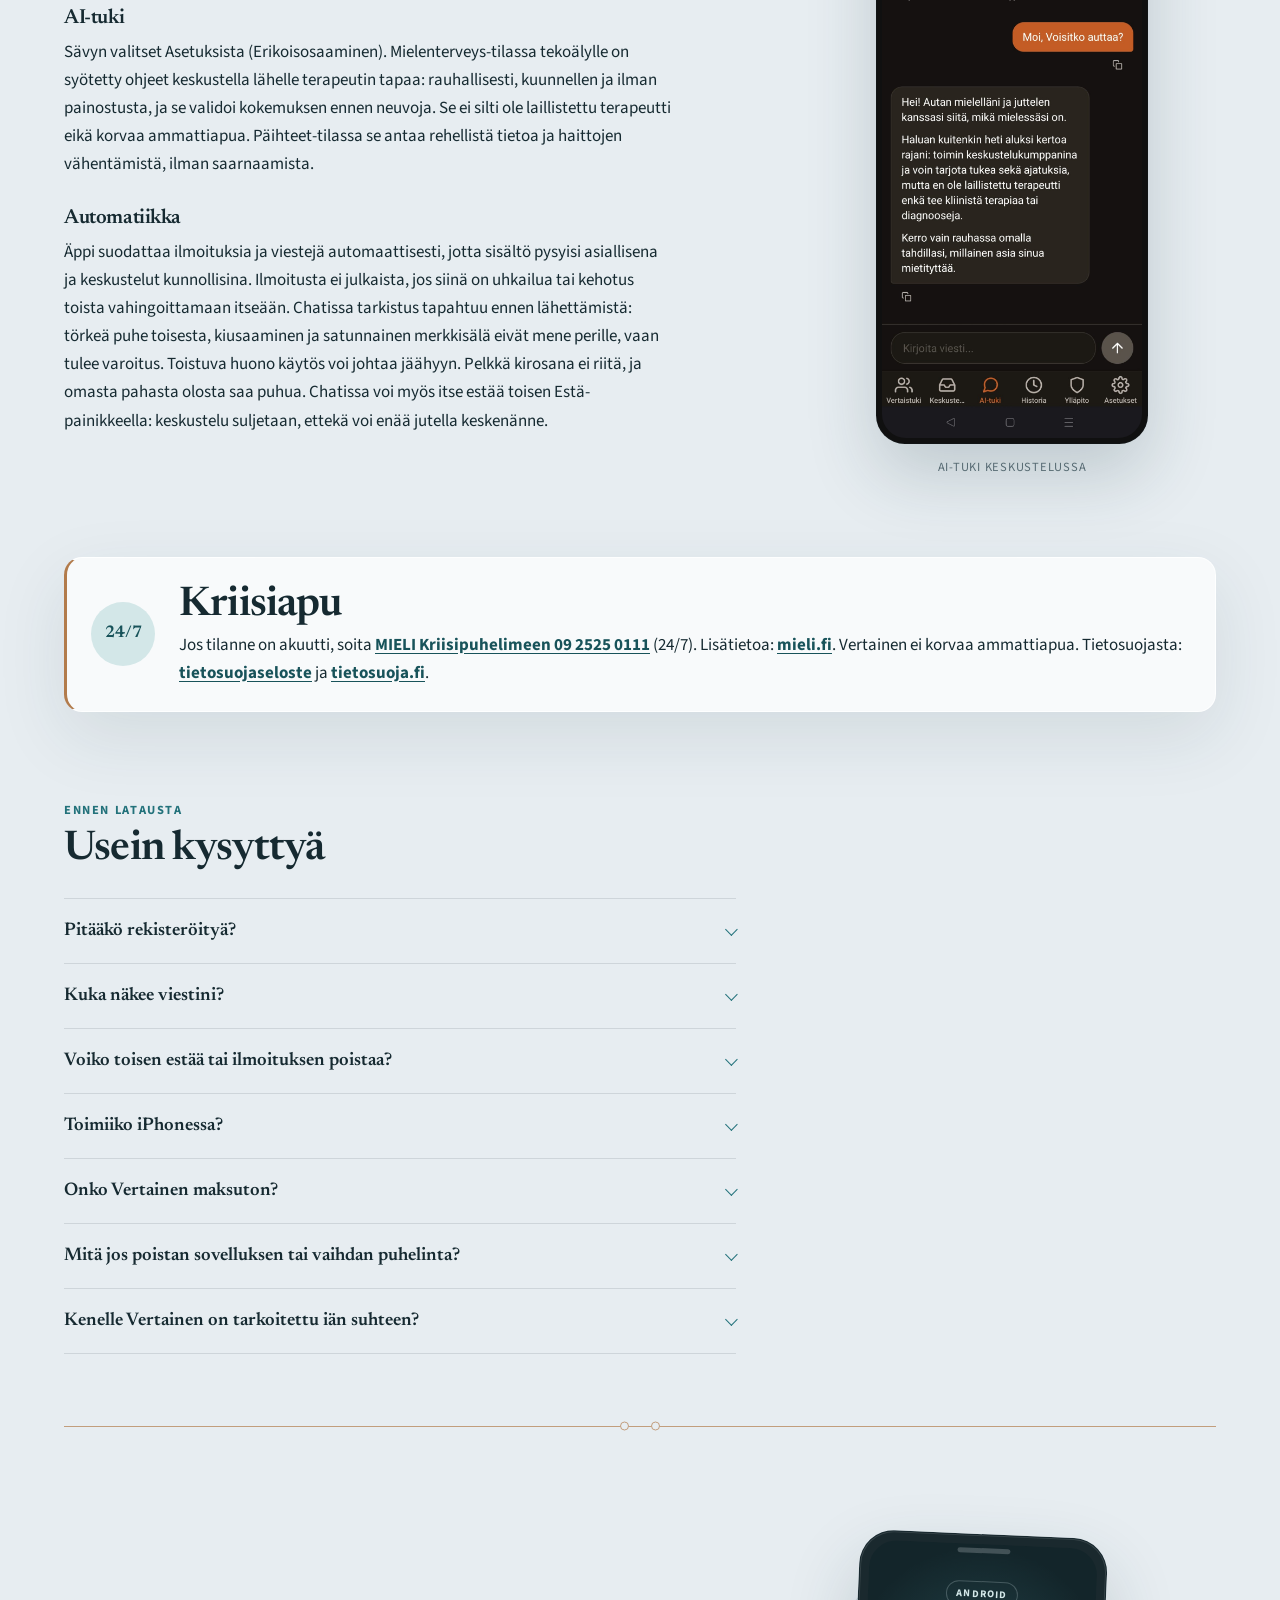
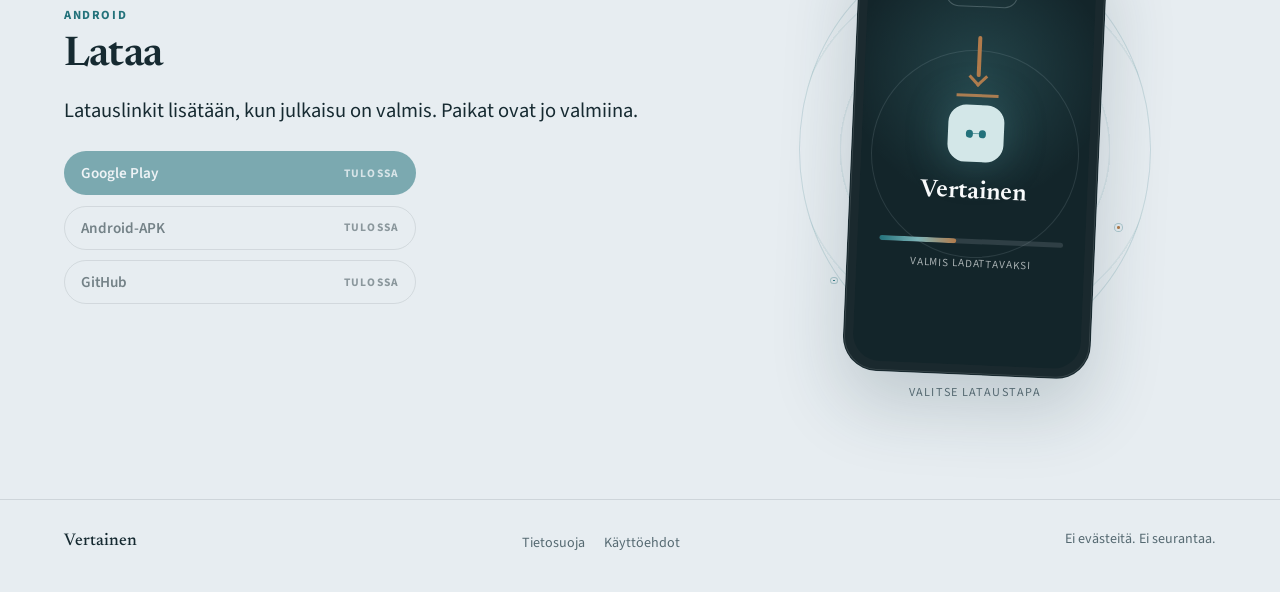
==== commit 5b6644f1: "Add files via upload" ====
--- a/index.html
+++ b/index.html
@@ -4,9 +4,124 @@
   <meta charset="UTF-8">
   <meta name="viewport" content="width=device-width, initial-scale=1">
   <title>Vertainen — mobiilisovellus kahdenkeskiseen vertaistukeen</title>
-  <meta name="description" content="Vertainen on Android-mobiilisovellus anonyymiin kahdenkeskiseen vertaistukeen. Ei yhtä diagnoosia. Viestit salataan päästä päähän. MIELI Kriisipuhelin 09 2525 0111.">
+  <meta name="description" content="Vertainen on Android-sovellus kahdenkeskiseen vertaistukeen ilman nimeä tai sähköpostia. Viestit salataan päästä päähän. MIELI Kriisipuhelin 09 2525 0111.">
+  <meta name="robots" content="index, follow">
   <meta name="theme-color" content="#E4EAF0">
+  <link rel="canonical" href="https://vertainen.com/">
+
+  <meta property="og:type" content="website">
+  <meta property="og:locale" content="fi_FI">
+  <meta property="og:url" content="https://vertainen.com/">
+  <meta property="og:site_name" content="Vertainen">
+  <meta property="og:title" content="Vertainen — mobiilisovellus kahdenkeskiseen vertaistukeen">
+  <meta property="og:description" content="Vertainen on Android-sovellus kahdenkeskiseen vertaistukeen ilman nimeä tai sähköpostia. Viestit salataan päästä päähän. MIELI Kriisipuhelin 09 2525 0111.">
+
+  <meta name="twitter:card" content="summary">
+  <meta name="twitter:title" content="Vertainen — mobiilisovellus kahdenkeskiseen vertaistukeen">
+  <meta name="twitter:description" content="Vertainen on Android-sovellus kahdenkeskiseen vertaistukeen ilman nimeä tai sähköpostia. Viestit salataan päästä päähän.">
+
   <link rel="stylesheet" href="css/styles.css">
+  <script type="application/ld+json">
+  {
+    "@context": "https://schema.org",
+    "@graph": [
+      {
+        "@type": "Organization",
+        "@id": "https://vertainen.com/#organization",
+        "name": "Vertainen",
+        "url": "https://vertainen.com/",
+        "email": "vertainen.app@gmail.com",
+        "description": "Android-sovellus kahdenkeskiseen vertaistukeen. Ei terapiaa; chat-viestit salataan päästä päähän."
+      },
+      {
+        "@type": "WebSite",
+        "@id": "https://vertainen.com/#website",
+        "name": "Vertainen",
+        "url": "https://vertainen.com/",
+        "description": "Android-sovellus kahdenkeskiseen vertaistukeen. Viestit salataan päästä päähän.",
+        "inLanguage": "fi",
+        "publisher": { "@id": "https://vertainen.com/#organization" }
+      },
+      {
+        "@type": "MobileApplication",
+        "name": "Vertainen",
+        "operatingSystem": "Android",
+        "applicationCategory": "HealthApplication",
+        "description": "Kahdenkeskinen vertaistuki puhelimessa. Ei vaadi nimeä tai sähköpostia. Päästä päähän salatut chatit. Tarkoitettu 16 vuotta täyttäneille.",
+        "url": "https://vertainen.com/",
+        "publisher": { "@id": "https://vertainen.com/#organization" },
+        "offers": {
+          "@type": "Offer",
+          "price": "0",
+          "priceCurrency": "EUR",
+          "availability": "https://schema.org/ComingSoon"
+        }
+      },
+      {
+        "@type": "FAQPage",
+        "@id": "https://vertainen.com/#faq",
+        "mainEntity": [
+          {
+            "@type": "Question",
+            "name": "Pitääkö rekisteröityä?",
+            "acceptedAnswer": {
+              "@type": "Answer",
+              "text": "Ei. Nimeä, sähköpostia tai tiliä ei kysytä. Sovellus luo satunnaisen teknisen tunnisteen puhelimeen. Palvelu ei takaa täydellistä anonymiteettiä; yksityiskohdat ovat tietosuojaselosteessa."
+            }
+          },
+          {
+            "@type": "Question",
+            "name": "Kuka näkee viestini?",
+            "acceptedAnswer": {
+              "@type": "Answer",
+              "text": "Ilmoituksen otsikko, aihe ja teksti näkyvät muille listalla selkotekstinä. Kahdenkeskinen chat salataan päästä päähän, joten palvelin ja ylläpito eivät pysty lukemaan viestejä: heillä ei ole avainta, vain salattu tieto."
+            }
+          },
+          {
+            "@type": "Question",
+            "name": "Voiko toisen estää tai ilmoituksen poistaa?",
+            "acceptedAnswer": {
+              "@type": "Answer",
+              "text": "Chatissa Estä sulkee keskustelun, ettekä voi enää jutella keskenänne. Oman ilmoituksen voi poistaa. Avoimia ilmoituksia on yksi kerrallaan; uuden voi julkaista, kun edellinen on poistettu tai joku on liittynyt."
+            }
+          },
+          {
+            "@type": "Question",
+            "name": "Toimiiko iPhonessa?",
+            "acceptedAnswer": {
+              "@type": "Answer",
+              "text": "Tällä hetkellä Vertainen on Android-sovellus. iOS-versio on tulossa."
+            }
+          },
+          {
+            "@type": "Question",
+            "name": "Onko Vertainen maksuton?",
+            "acceptedAnswer": {
+              "@type": "Answer",
+              "text": "Kyllä. Sovelluksessa ei ole tilausta. Vertainen on maksuton ladata ja käyttää."
+            }
+          },
+          {
+            "@type": "Question",
+            "name": "Mitä jos poistan sovelluksen tai vaihdan puhelinta?",
+            "acceptedAnswer": {
+              "@type": "Answer",
+              "text": "Salatut chatit eivät palaudu ilman avainta, joka on laitteella. Jos sovellus poistetaan tai puhelin vaihtuu ilman avaimen siirtoa, vanhoja viestejä ei voi lukea. Julkinen ilmoitus jää palvelimelle, kunnes sen poistaa."
+            }
+          },
+          {
+            "@type": "Question",
+            "name": "Kenelle Vertainen on tarkoitettu iän suhteen?",
+            "acceptedAnswer": {
+              "@type": "Answer",
+              "text": "Vertainen on tarkoitettu 16 vuotta täyttäneille. Sovellusta ei ole suunnattu alle 16-vuotiaille."
+            }
+          }
+        ]
+      }
+    ]
+  }
+  </script>
 </head>
 <body>
   <a class="skip" href="#sisalto">Siirry sisältöön</a>
@@ -33,9 +148,9 @@
         <p class="eyebrow"><span aria-hidden="true"></span>Mobiilisovellus Androidille</p>
         <h1 id="hero-otsikko">Kahdenkeskinen vertaistuki, ilman ryhmää.</h1>
         <p class="lede">
-          Vertainen on puhelimeen asennettava sovellus: anonyymi paikka puhua ihmiselle, jolla on
-          samankaltainen kokemus. Mahdollisia ovat vain kahdenkeskiset chatit — toinen voi keskittyä
-          juuri sinun tilanteeseesi.
+          Vertainen on Android-sovellus kahdenkeskiseen vertaistukeen. Nimeä tai sähköpostia ei
+          vaadita; chat-viestit salataan päästä päähän. Tukea saa ihmiseltä, jolla on samankaltainen
+          kokemus — ei ryhmässä.
         </p>
         <p class="hero-actions">
           <a class="btn btn-primary" href="#tietoa">Tietoa sovelluksesta</a>
@@ -70,17 +185,18 @@
             <p>
               Vertainen ei ole sidottu yhteen sairauteen, vammaan tai diagnoosiin. Tukea voi hakea
               monenlaisista syistä: elämäntilanne, kokemus tai aihe, josta haluaa puhua kahden kesken.
-              Toinen osapuoli on vertainen, ei ammattilainen.
+              Toinen osapuoli on vertainen, ei ammattilainen. Palvelu on tarkoitettu
+              <strong>16 vuotta täyttäneille</strong>.
             </p>
           </article>
           <article class="info-card">
             <span class="card-mark paired" aria-hidden="true">● ●</span>
             <h3>Idea</h3>
             <p>
-              Anonyymi vertaistuki ihmisten välillä, joilla on samankaltainen kokemus. Mahdollisia
-              ovat vain kahdenkeskiset chat-keskustelut. Kahdenkeskisessä tuessa toinen voi keskittyä
-              juuri sinun tilanteeseesi ja aiheisiin, jotka sinua pohdituttavat. Ryhmässä puhe
-              jakautuu, eikä jokainen saa samaa tilaa. Vastavuoroisuus on myös selkeämpää.
+              Vertaistuki ihmisten välillä, joilla on samankaltainen kokemus. Mahdollisia ovat vain
+              kahdenkeskiset chat-keskustelut. Kahdenkeskisessä tuessa toinen voi keskittyä juuri
+              sinun tilanteeseesi ja aiheisiin, jotka sinua pohdituttavat. Ryhmässä puhe jakautuu,
+              eikä jokainen saa samaa tilaa. Vastavuoroisuus on myös selkeämpää.
             </p>
           </article>
         </div>
@@ -173,7 +289,12 @@
         <p>
           Jos tilanne on akuutti, soita
           <a href="tel:+358925250111">MIELI Kriisipuhelimeen 09 2525 0111</a>
-          (24/7). Vertainen ei korvaa ammattiapua.
+          (24/7). Lisätietoa:
+          <a href="https://mieli.fi" rel="noopener noreferrer">mieli.fi</a>.
+          Vertainen ei korvaa ammattiapua. Tietosuojasta:
+          <a href="tietosuoja.html">tietosuojaseloste</a>
+          ja
+          <a href="https://tietosuoja.fi" rel="noopener noreferrer">tietosuoja.fi</a>.
         </p>
       </div>
     </section>
@@ -185,8 +306,9 @@
         <details>
           <summary>Pitääkö rekisteröityä?</summary>
           <p>
-            Ei. Nimeä, sähköpostia tai tiliä ei kysytä. Sovellus luo anonyymin tunnisteen
-            puhelimeen, jotta keskustelut pysyvät samassa laitteessa.
+            Ei. Nimeä, sähköpostia tai tiliä ei kysytä. Sovellus luo satunnaisen teknisen tunnisteen
+            puhelimeen. Palvelu ei takaa täydellistä anonymiteettiä; yksityiskohdat ovat
+            <a href="tietosuoja.html">tietosuojaselosteessa</a>.
           </p>
         </details>
         <details>
@@ -223,6 +345,13 @@
             Salatut chatit eivät palaudu ilman avainta, joka on laitteella. Jos sovellus poistetaan
             tai puhelin vaihtuu ilman avaimen siirtoa, vanhoja viestejä ei voi lukea. Julkinen
             ilmoitus jää palvelimelle, kunnes sen poistaa.
+          </p>
+        </details>
+        <details>
+          <summary>Kenelle Vertainen on tarkoitettu iän suhteen?</summary>
+          <p>
+            Vertainen on tarkoitettu 16 vuotta täyttäneille. Sovellusta ei ole suunnattu alle
+            16-vuotiaille.
           </p>
         </details>
       </div>
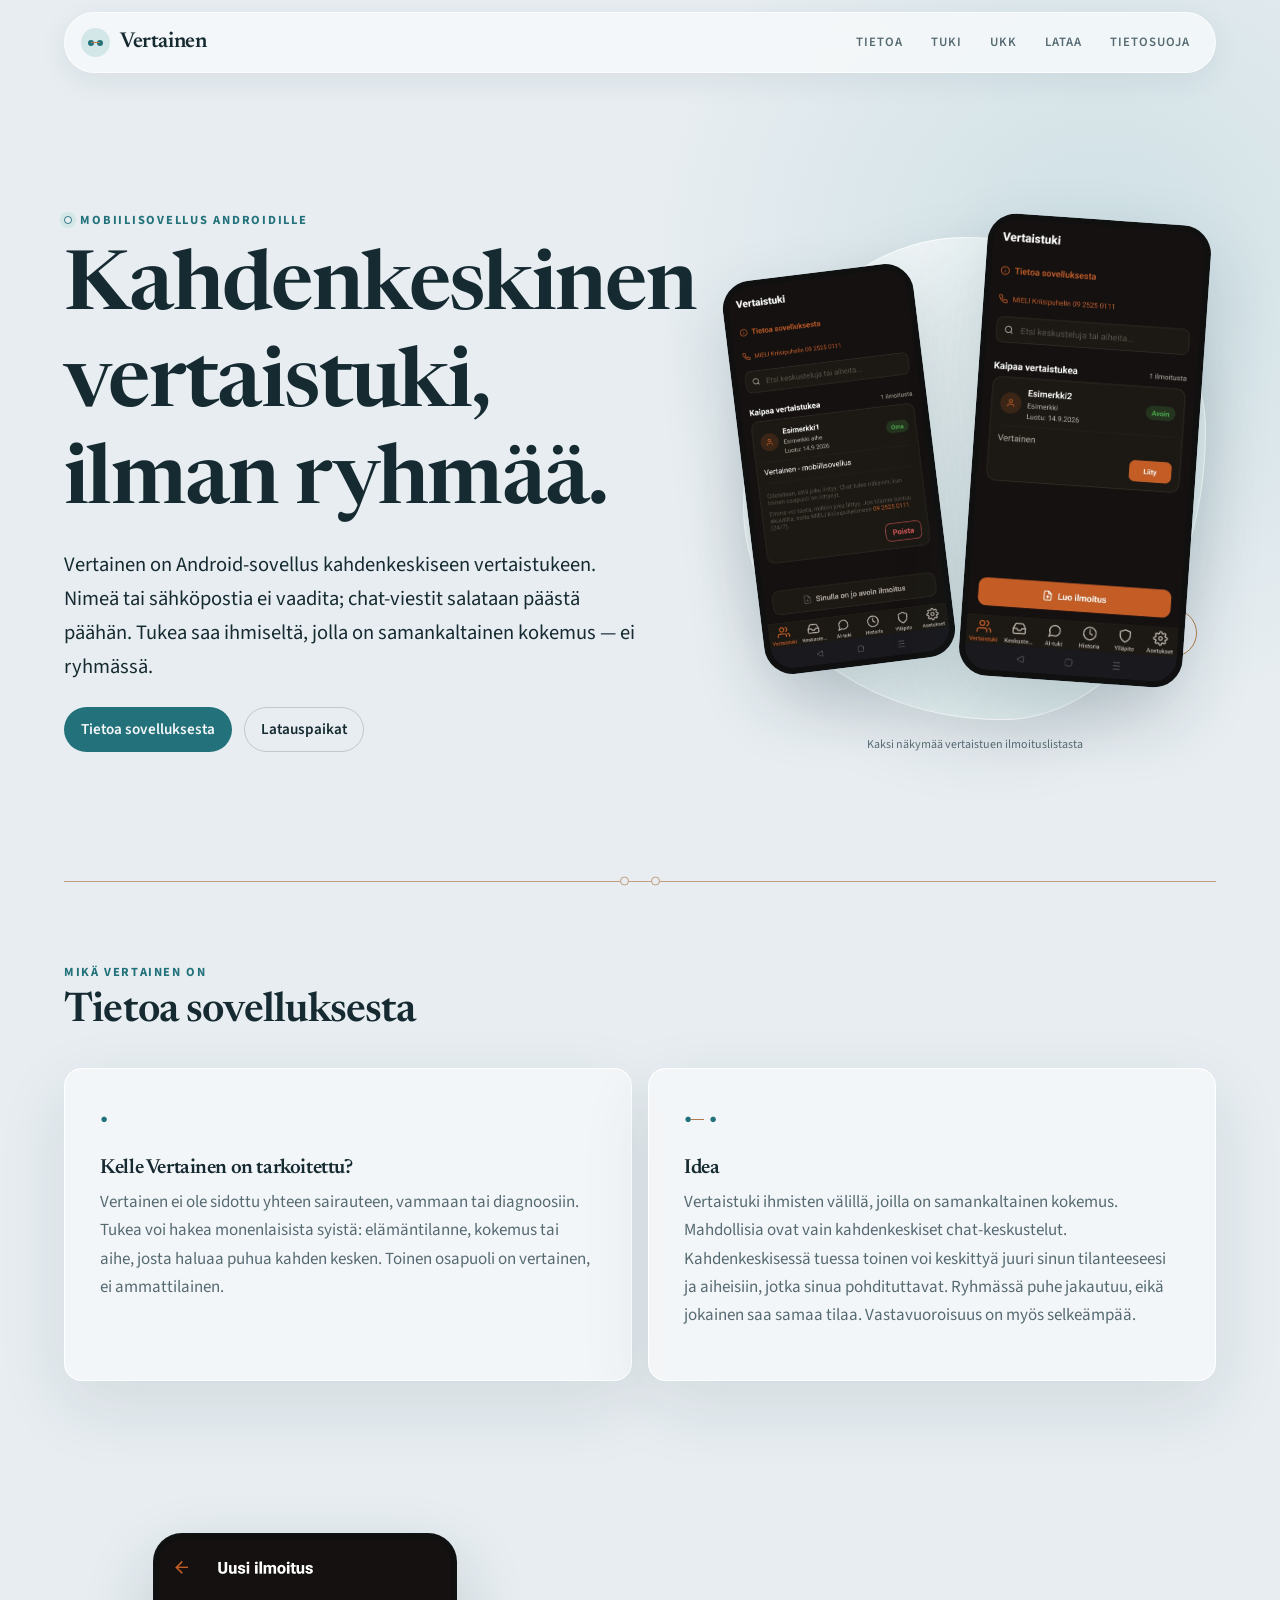
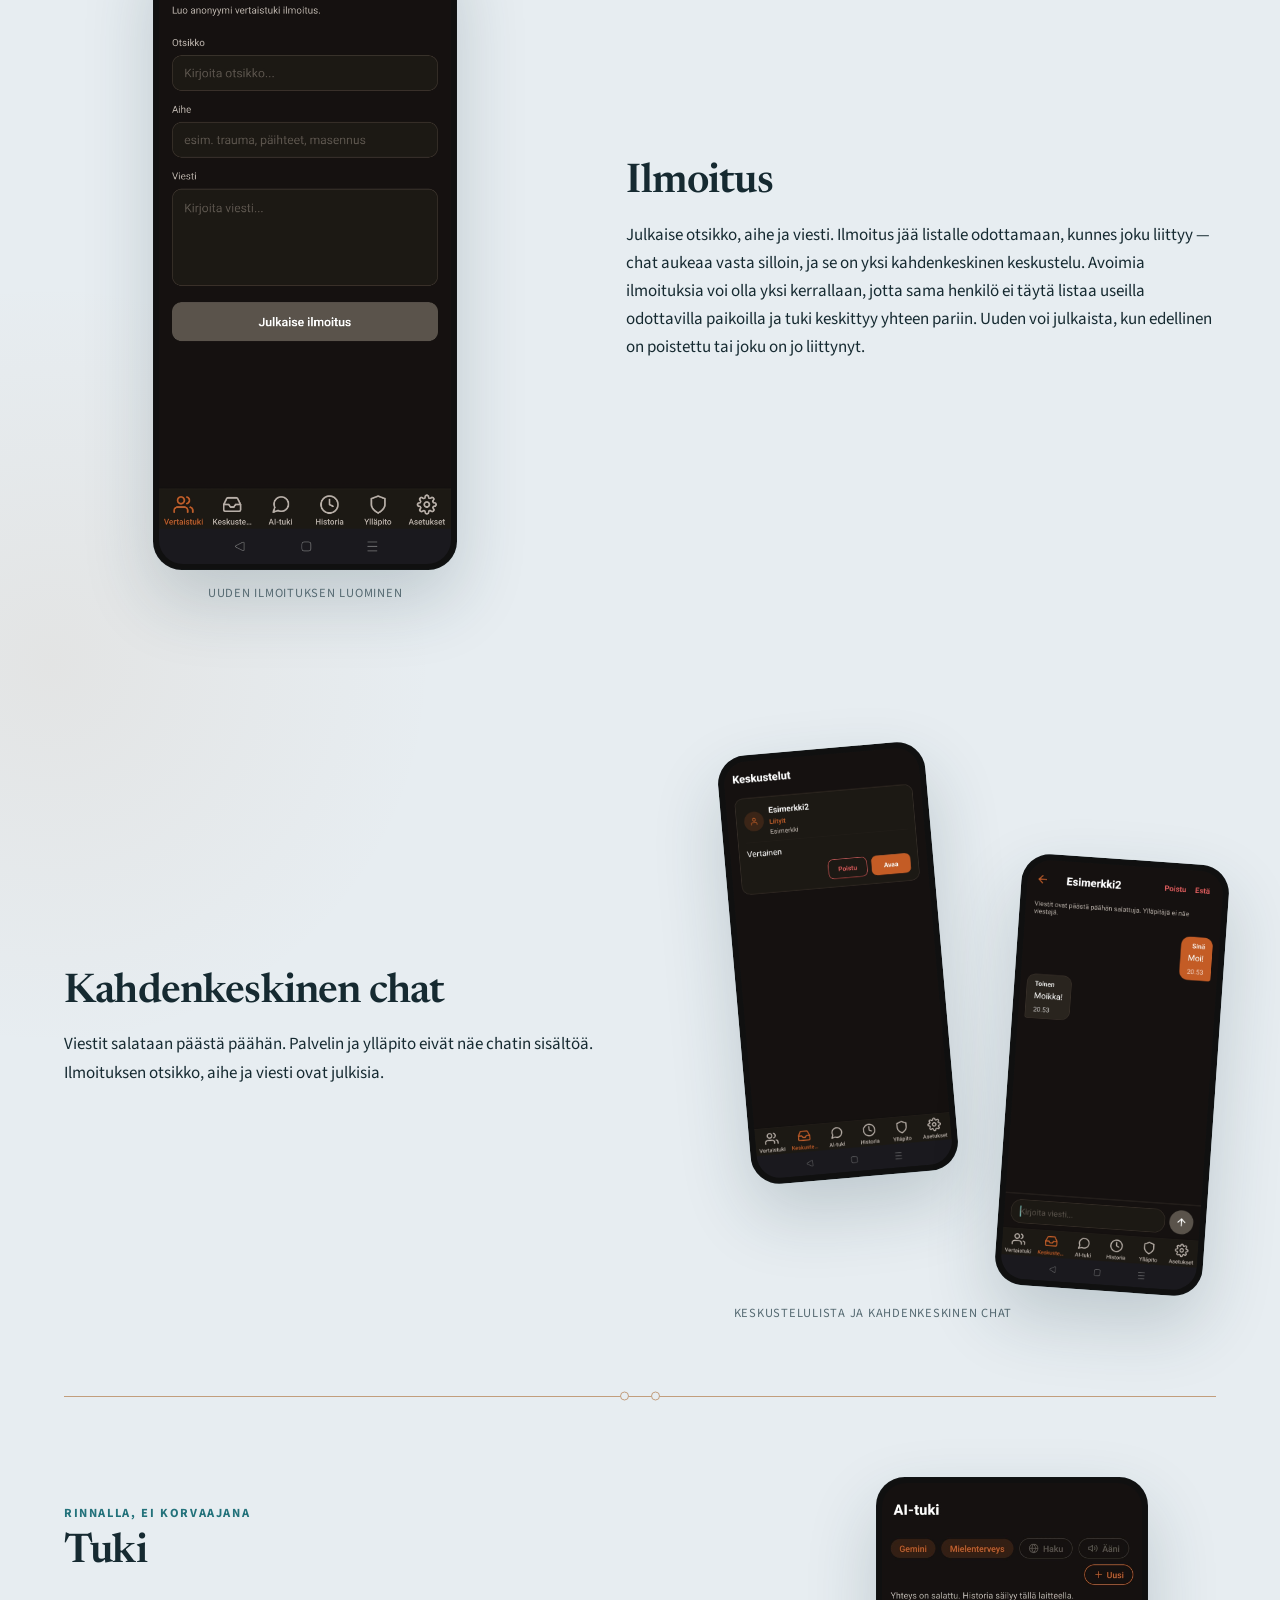
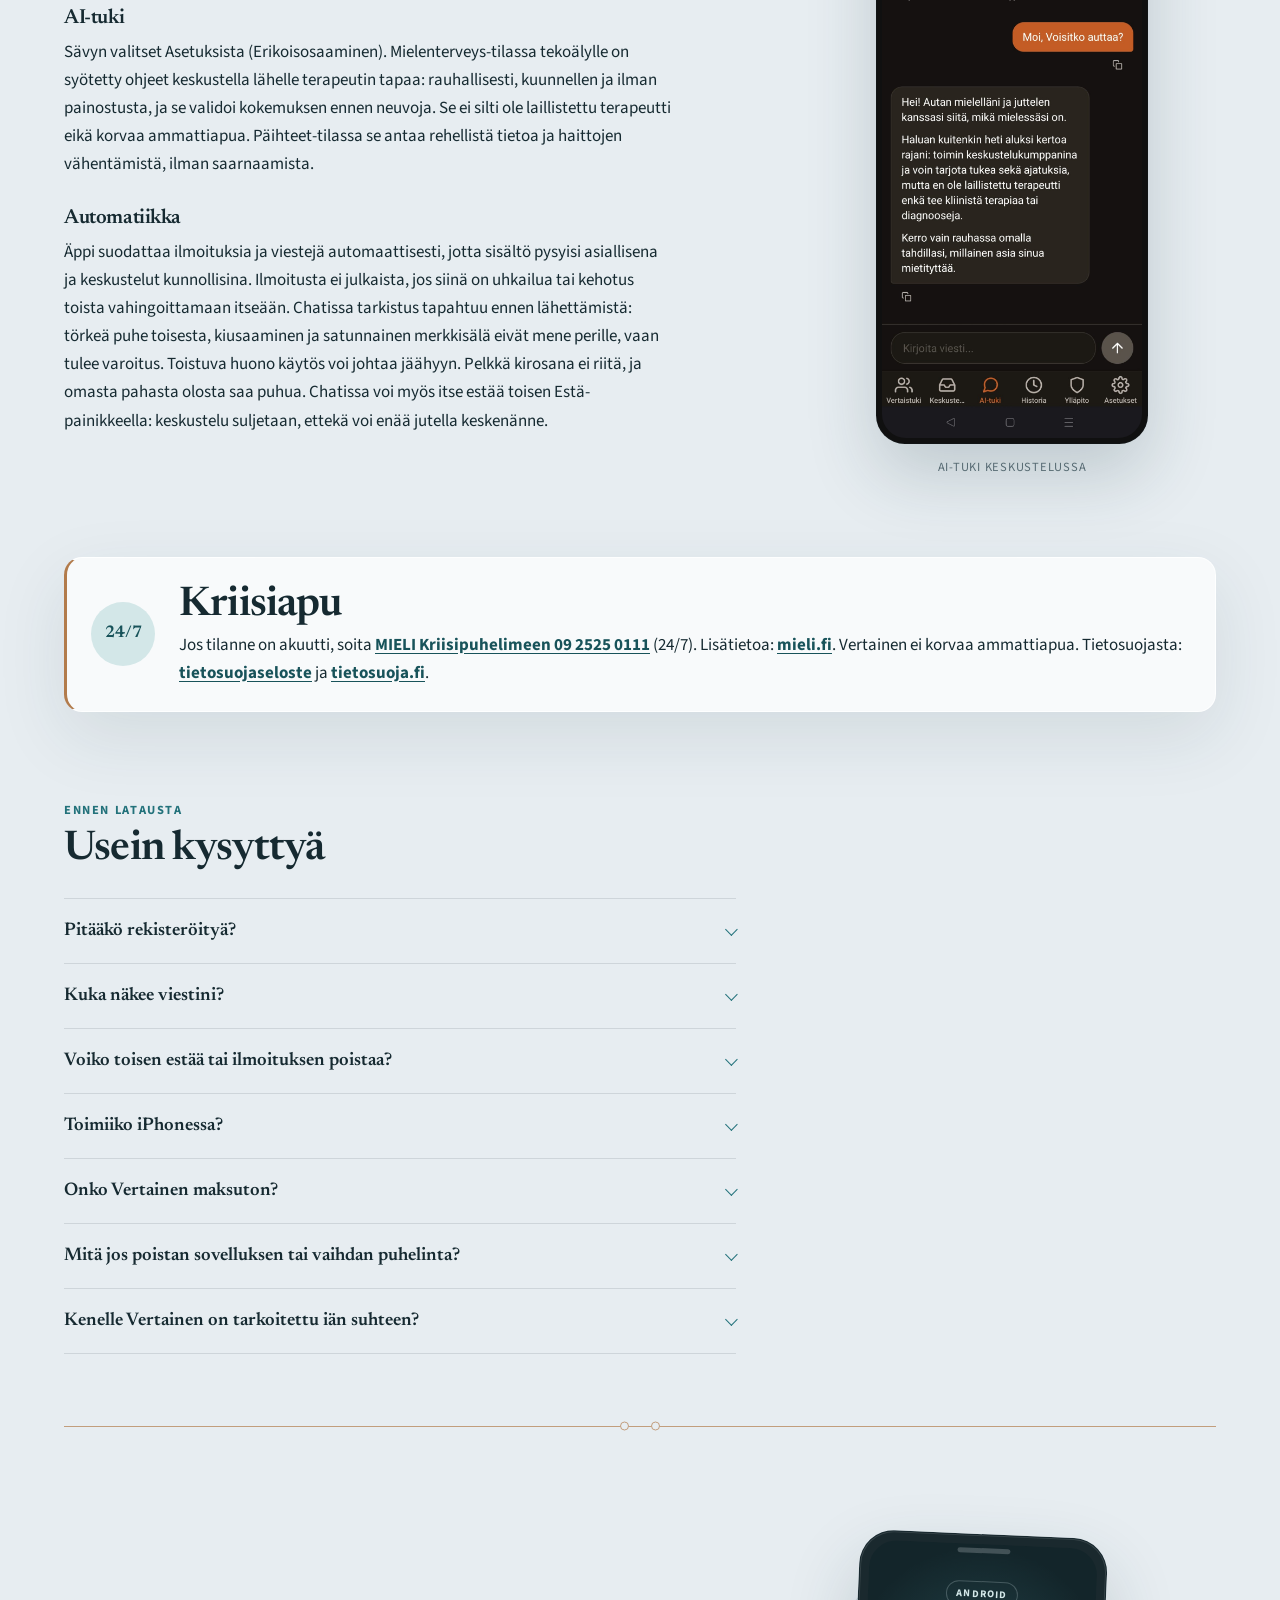
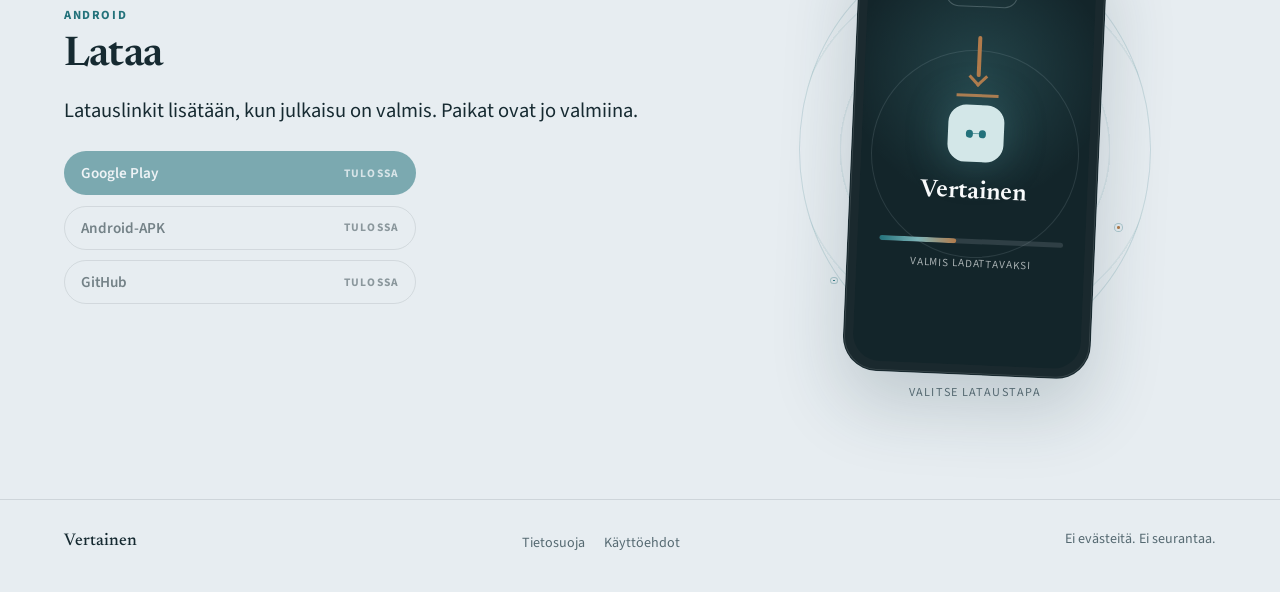
==== commit 42bdf89b: "Add files via upload" ====
--- a/index.html
+++ b/index.html
@@ -185,8 +185,7 @@
             <p>
               Vertainen ei ole sidottu yhteen sairauteen, vammaan tai diagnoosiin. Tukea voi hakea
               monenlaisista syistä: elämäntilanne, kokemus tai aihe, josta haluaa puhua kahden kesken.
-              Toinen osapuoli on vertainen, ei ammattilainen. Palvelu on tarkoitettu
-              <strong>16 vuotta täyttäneille</strong>.
+              Toinen osapuoli on vertainen, ei ammattilainen.
             </p>
           </article>
           <article class="info-card">
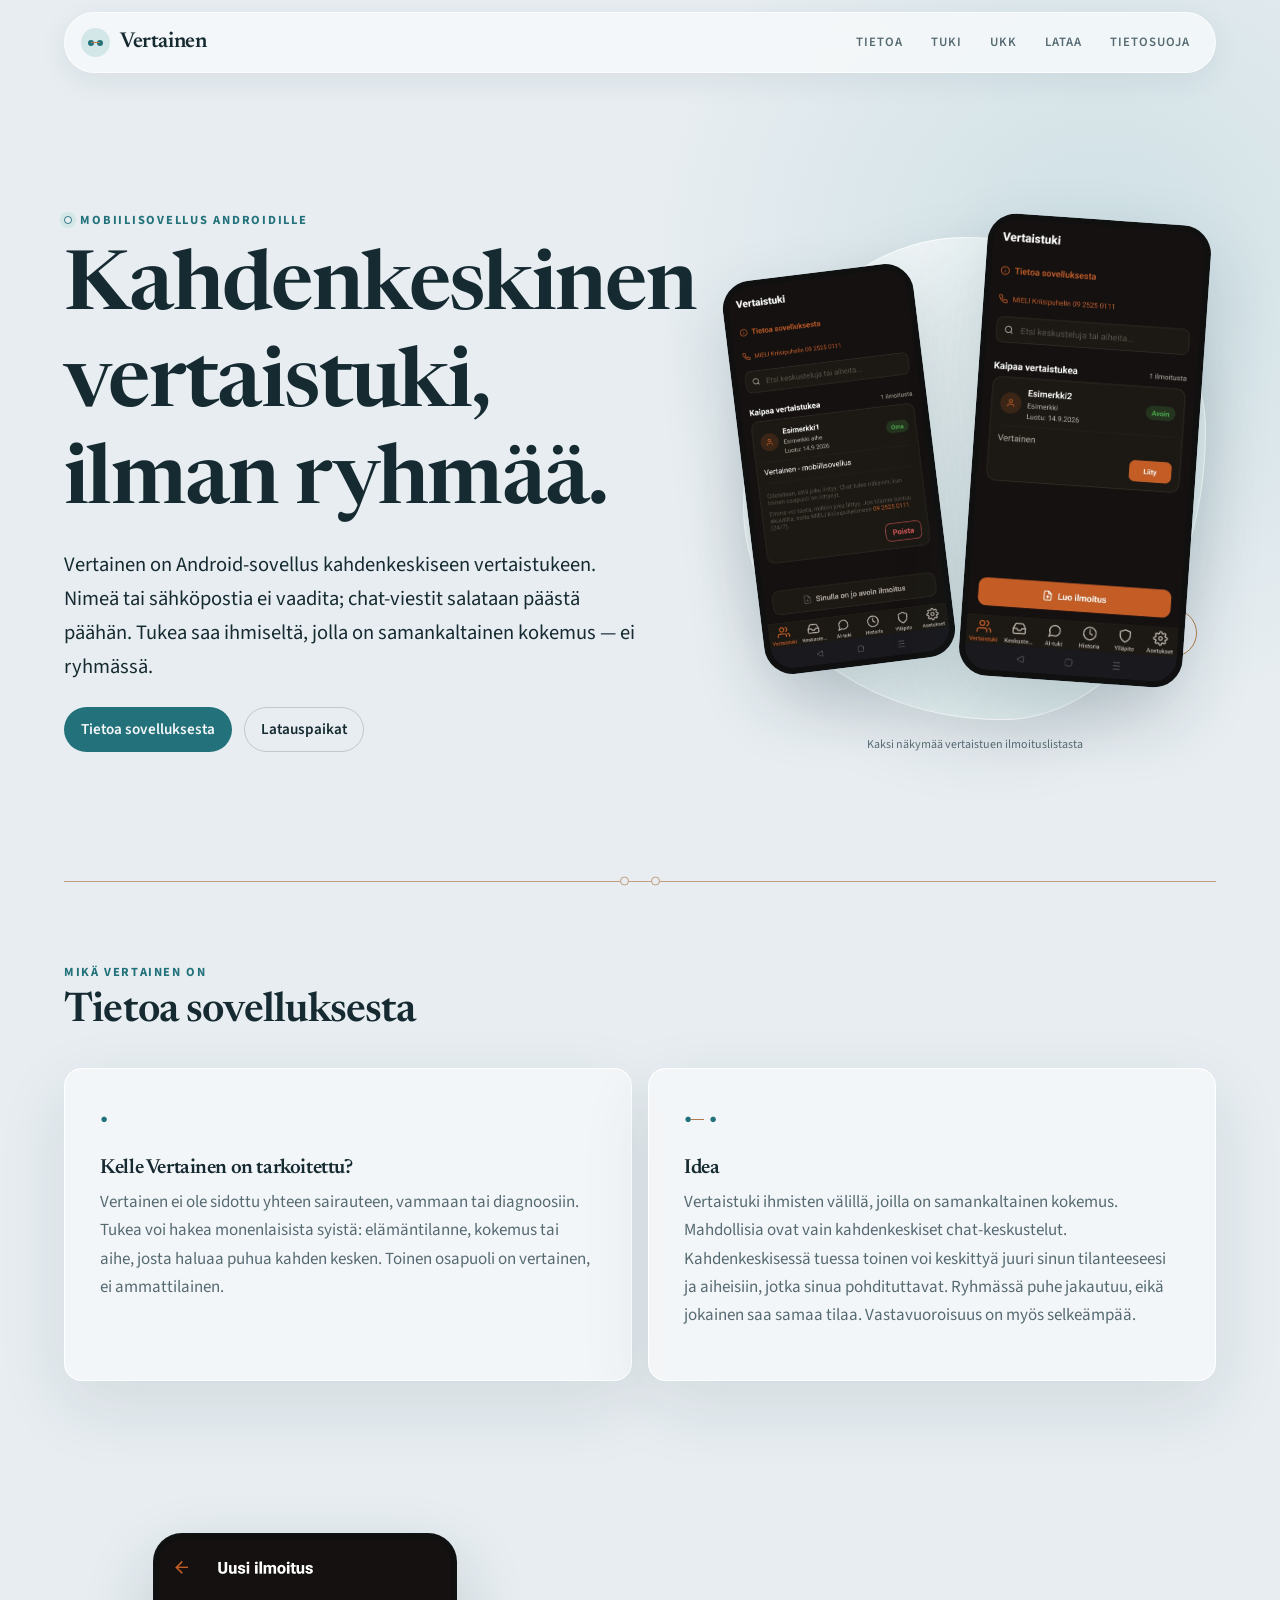
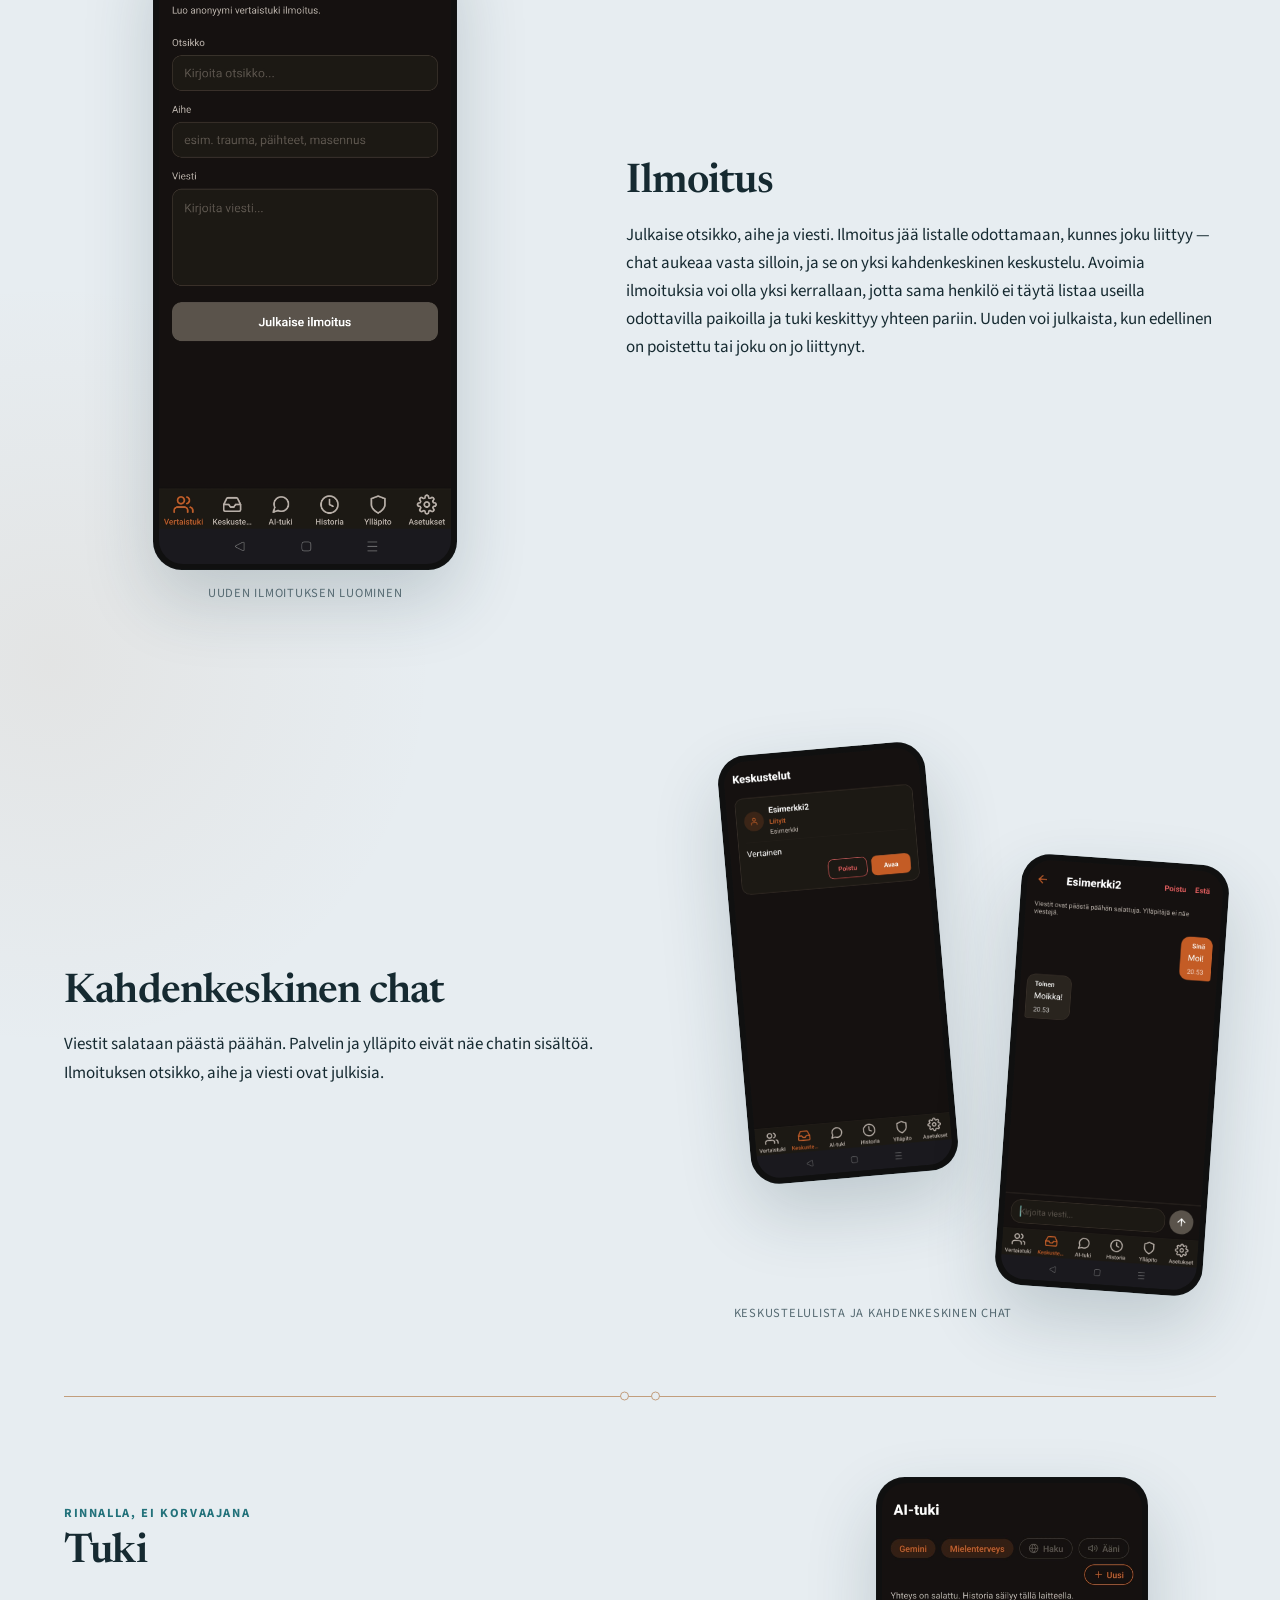
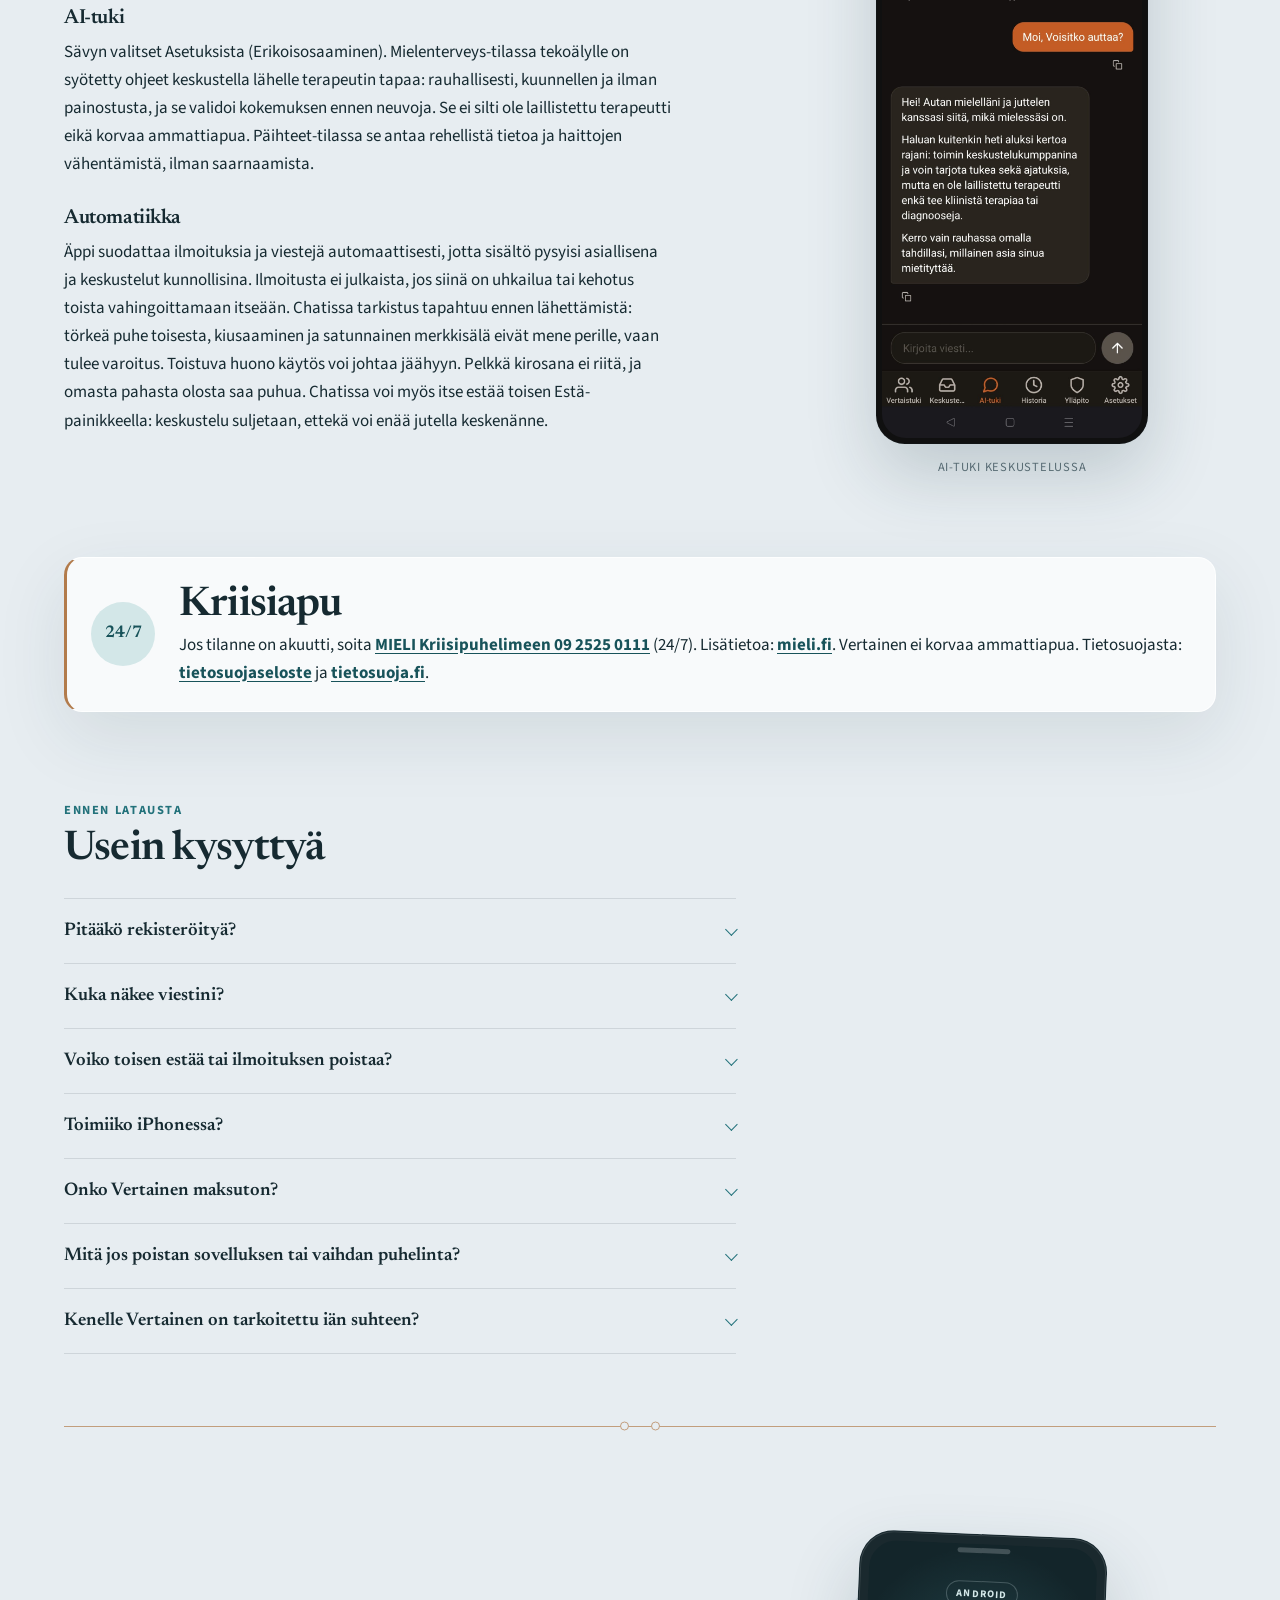
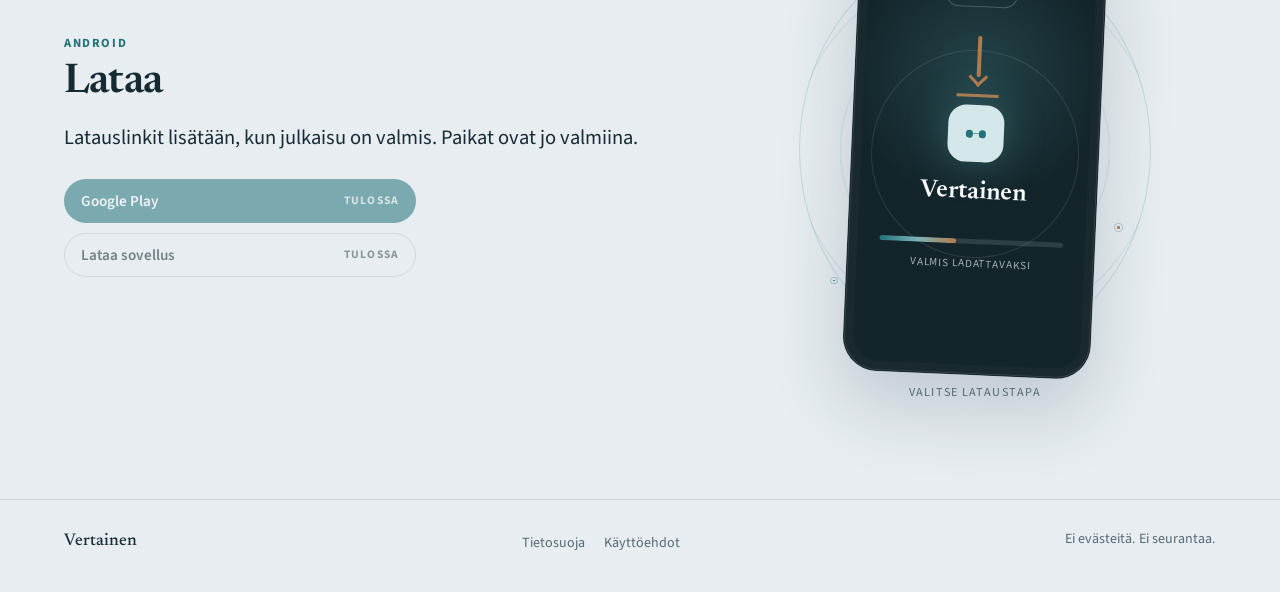
==== commit 9935c4ef: "Add files via upload" ====
--- a/index.html
+++ b/index.html
@@ -374,12 +374,7 @@
             </li>
             <li>
               <button type="button" class="btn btn-quiet" disabled aria-disabled="true">
-                Android-APK <span class="soon">Tulossa</span>
-              </button>
-            </li>
-            <li>
-              <button type="button" class="btn btn-quiet" disabled aria-disabled="true">
-                GitHub <span class="soon">Tulossa</span>
+                Lataa sovellus <span class="soon">Tulossa</span>
               </button>
             </li>
           </ul>
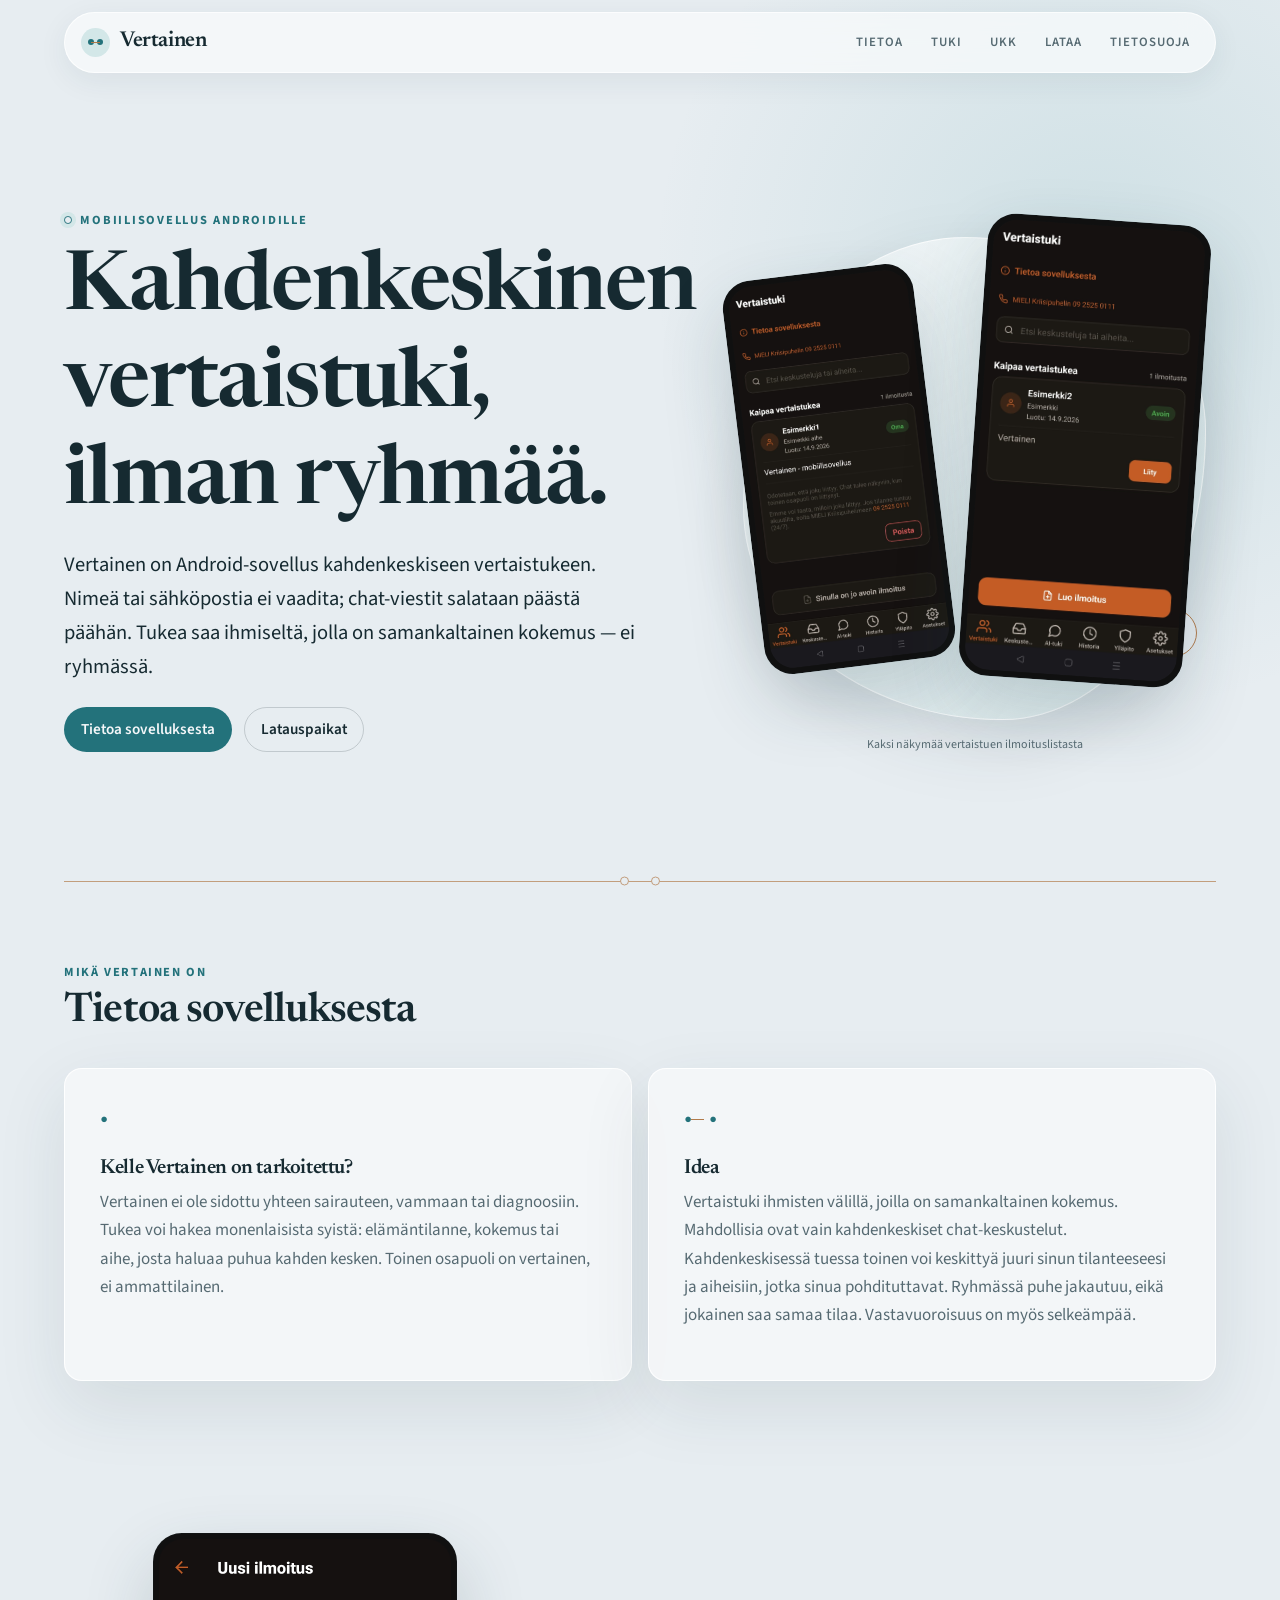
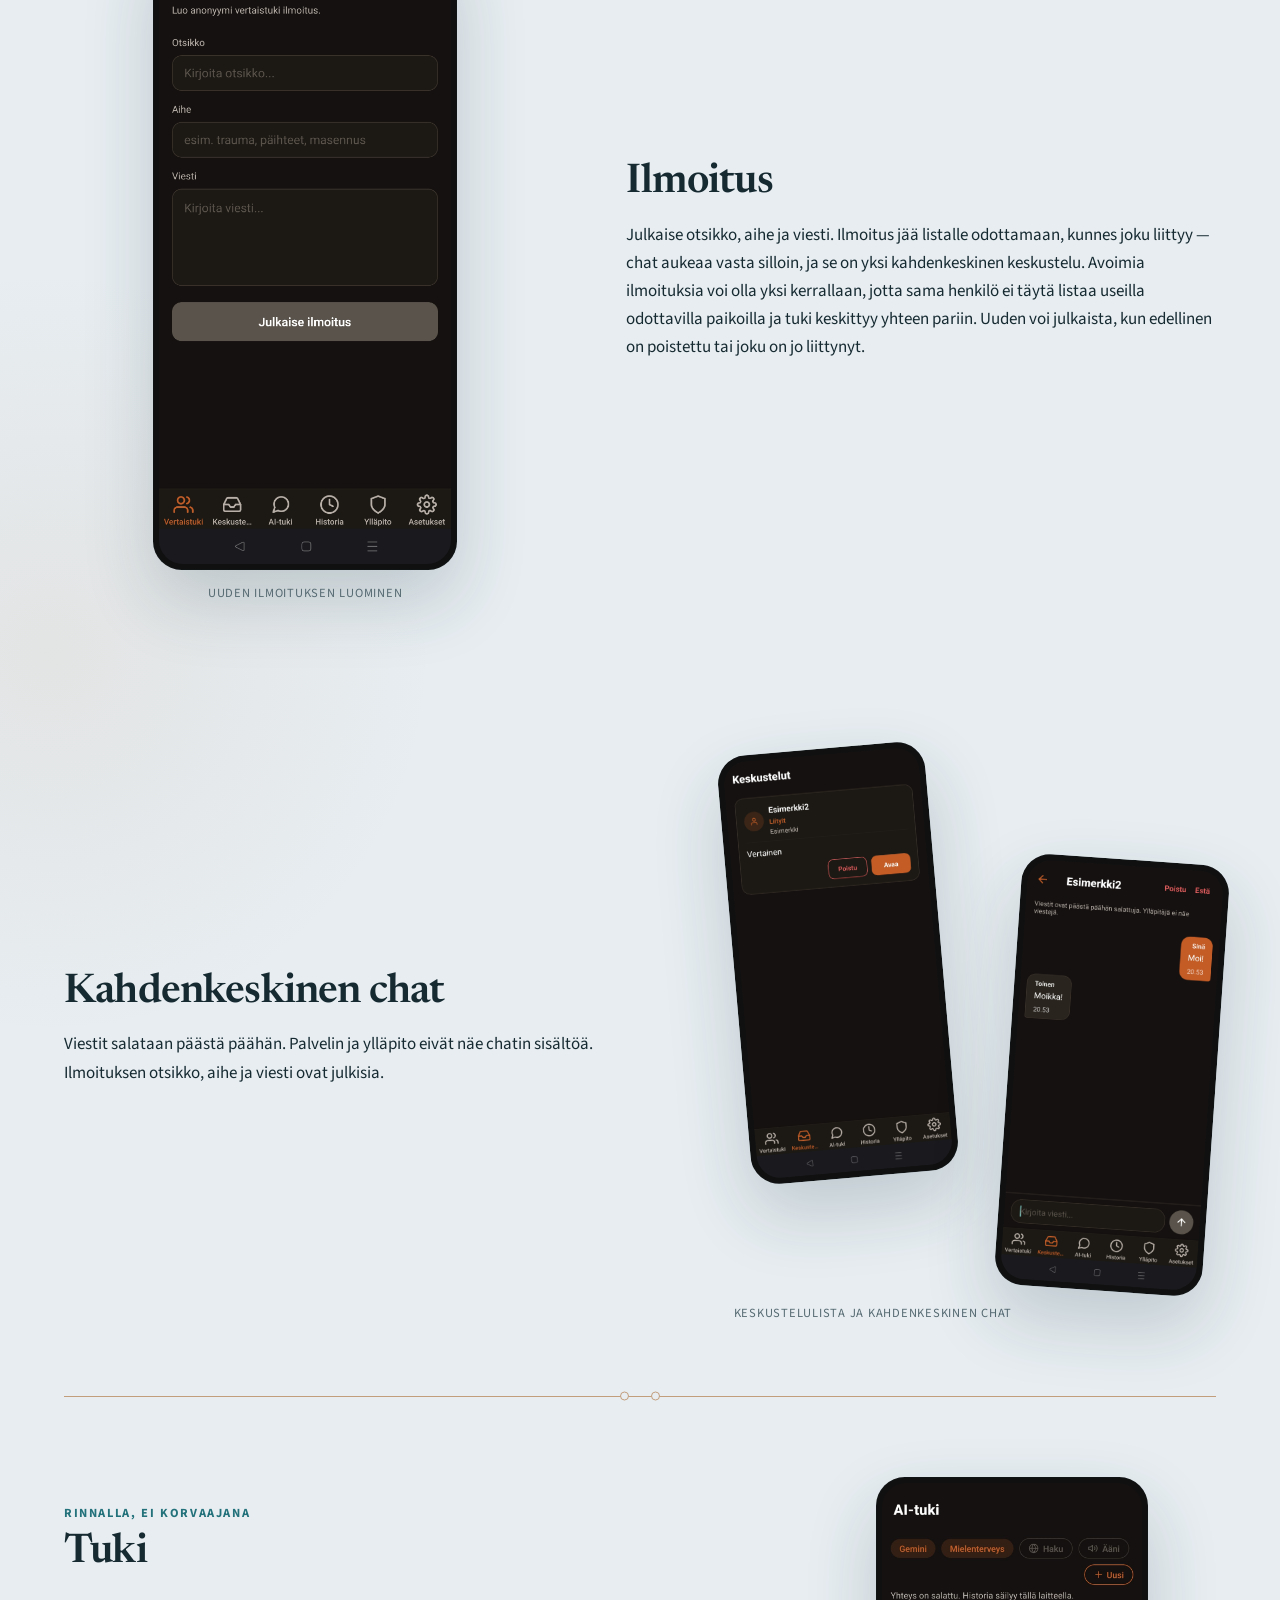
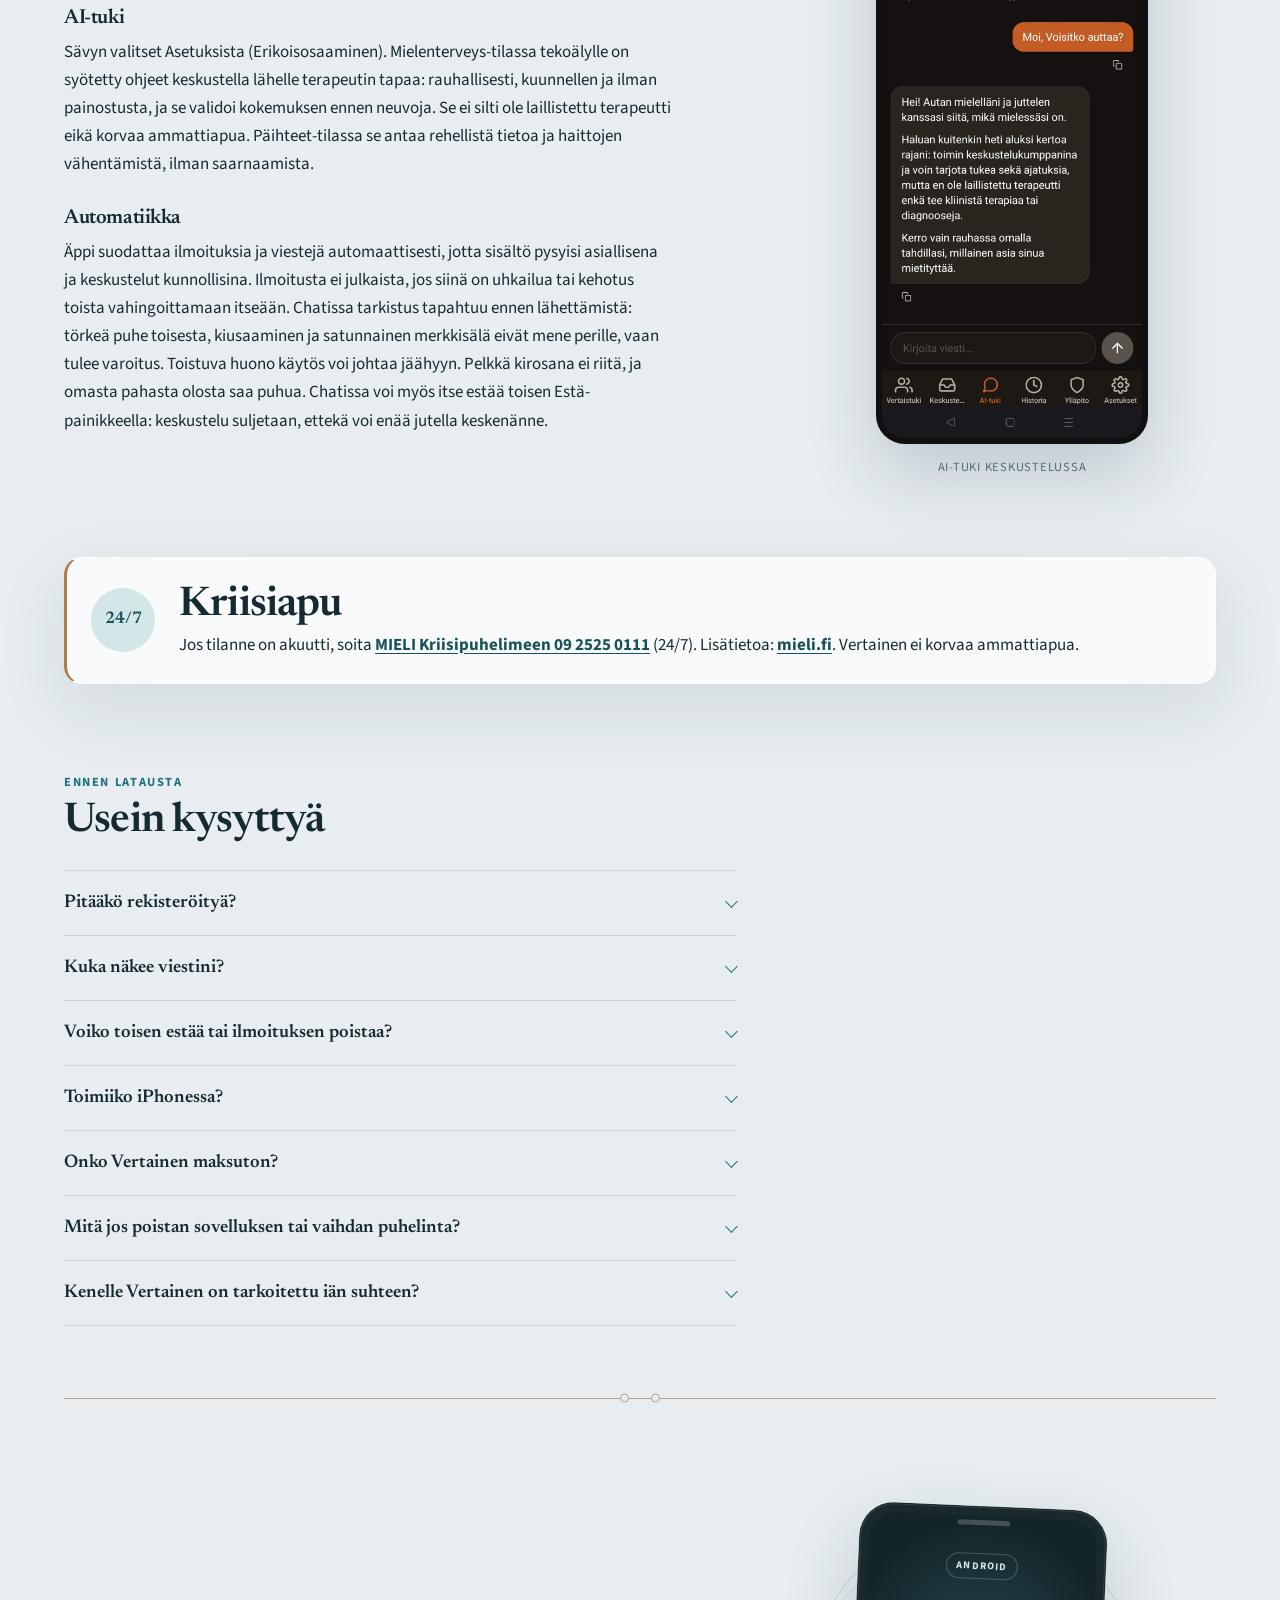
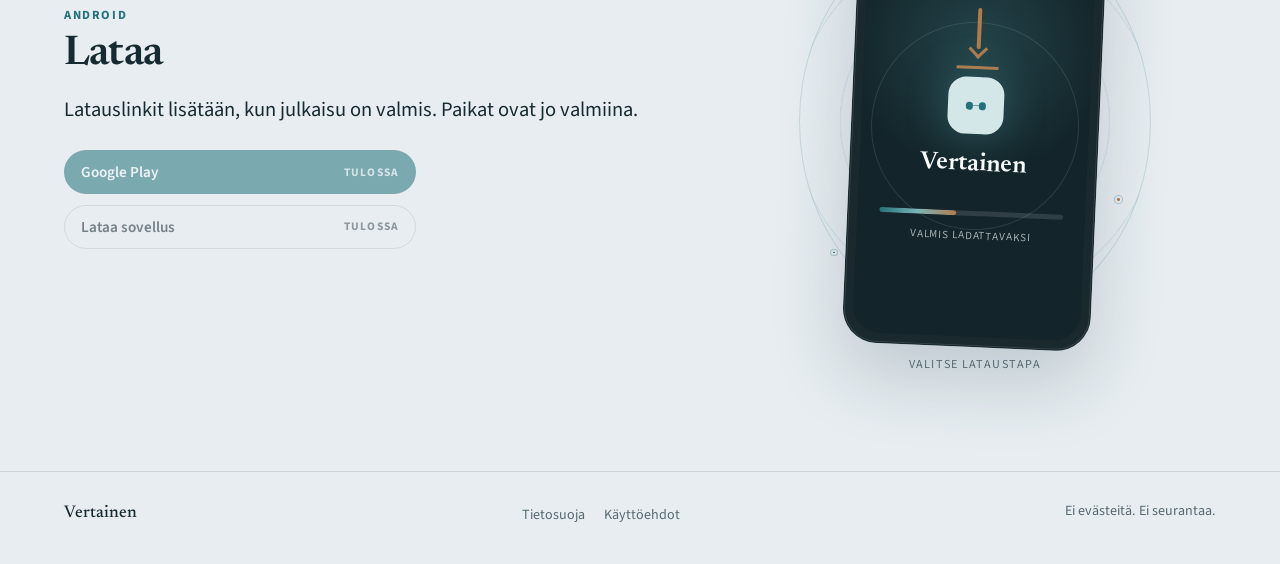
==== commit cefc20b0: "Add files via upload" ====
--- a/index.html
+++ b/index.html
@@ -2,6 +2,9 @@
 <html lang="fi">
 <head>
   <meta charset="UTF-8">
+  <meta http-equiv="Content-Security-Policy" content="default-src 'self'; img-src 'self'; font-src 'self'; style-src 'self'; script-src 'self'; object-src 'none'; base-uri 'self'; form-action 'none'; upgrade-insecure-requests">
+  <meta name="referrer" content="strict-origin-when-cross-origin">
+  <meta http-equiv="Permissions-Policy" content="camera=(), microphone=(), geolocation=(), payment=(), usb=()">
   <meta name="viewport" content="width=device-width, initial-scale=1">
   <title>Vertainen — mobiilisovellus kahdenkeskiseen vertaistukeen</title>
   <meta name="description" content="Vertainen on Android-sovellus kahdenkeskiseen vertaistukeen ilman nimeä tai sähköpostia. Viestit salataan päästä päähän. MIELI Kriisipuhelin 09 2525 0111.">
@@ -132,7 +135,10 @@
         <span class="mark-symbol" aria-hidden="true"><i></i><i></i></span>
         <span>Vertainen</span>
       </a>
-      <nav class="nav" aria-label="Päänavigaatio">
+      <button type="button" class="nav-toggle" aria-expanded="false" aria-controls="paanav" aria-label="Avaa valikko">
+        <span class="nav-toggle-bars" aria-hidden="true"><span></span><span></span><span></span></span>
+      </button>
+      <nav class="nav" id="paanav" aria-label="Päänavigaatio">
         <a href="#tietoa">Tietoa</a>
         <a href="#tuki">Tuki</a>
         <a href="#ukk">UKK</a>
@@ -290,10 +296,7 @@
           <a href="tel:+358925250111">MIELI Kriisipuhelimeen 09 2525 0111</a>
           (24/7). Lisätietoa:
           <a href="https://mieli.fi" rel="noopener noreferrer">mieli.fi</a>.
-          Vertainen ei korvaa ammattiapua. Tietosuojasta:
-          <a href="tietosuoja.html">tietosuojaseloste</a>
-          ja
-          <a href="https://tietosuoja.fi" rel="noopener noreferrer">tietosuoja.fi</a>.
+          Vertainen ei korvaa ammattiapua.
         </p>
       </div>
     </section>
--- a/css/styles.css
+++ b/css/styles.css
@@ -173,7 +173,7 @@
 
 .header-inner {
   display: flex;
-  align-items: baseline;
+  align-items: center;
   justify-content: space-between;
   gap: 1.5rem;
   width: 100%;
@@ -239,6 +239,51 @@
 .nav a:focus-visible {
   color: var(--pine);
   background: var(--pine-soft);
+}
+
+.nav-toggle {
+  display: none;
+  align-items: center;
+  justify-content: center;
+  flex-shrink: 0;
+  width: 2.75rem;
+  height: 2.75rem;
+  margin: 0;
+  padding: 0;
+  border: 0;
+  border-radius: 50%;
+  background: var(--pine-soft);
+  color: var(--pine-ink);
+  cursor: pointer;
+}
+
+.nav-toggle-bars {
+  display: flex;
+  flex-direction: column;
+  justify-content: space-between;
+  width: 1.05rem;
+  height: 0.72rem;
+}
+
+.nav-toggle-bars span {
+  display: block;
+  height: 2px;
+  border-radius: 2px;
+  background: currentColor;
+  transform-origin: center;
+  transition: transform 180ms ease, opacity 180ms ease;
+}
+
+.site-header.is-open .nav-toggle-bars span:nth-child(1) {
+  transform: translateY(0.31rem) rotate(45deg);
+}
+
+.site-header.is-open .nav-toggle-bars span:nth-child(2) {
+  opacity: 0;
+}
+
+.site-header.is-open .nav-toggle-bars span:nth-child(3) {
+  transform: translateY(-0.31rem) rotate(-45deg);
 }
 
 .hero {
@@ -1134,6 +1179,10 @@
     min-height: 28rem;
   }
 
+  .hero-visual figcaption {
+    display: none;
+  }
+
   .support-shot {
     margin-top: 1rem;
   }
@@ -1148,23 +1197,46 @@
   }
 }
 
+@media (max-width: 720px) {
+  .site-header.is-open {
+    border-radius: 1.5rem;
+  }
+
+  .header-inner {
+    flex-wrap: wrap;
+    gap: 0.35rem;
+  }
+
+  .nav-toggle {
+    display: inline-flex;
+    margin-left: auto;
+  }
+
+  .nav {
+    display: none;
+    flex-direction: column;
+    width: 100%;
+    gap: 0.15rem;
+    padding: 0.15rem 0 0.35rem;
+  }
+
+  .site-header.is-open .nav {
+    display: flex;
+  }
+
+  .nav a {
+    padding: 0.7rem 0.85rem;
+    font-size: 0.78rem;
+  }
+}
+
 @media (max-width: 560px) {
   .wrap {
     width: min(var(--page), calc(100% - 1.5rem));
   }
 
   .header-inner {
-    gap: 0.3rem;
     padding-left: 0.7rem;
-  }
-
-  .nav {
-    gap: 0;
-  }
-
-  .nav a {
-    padding-inline: 0.38rem;
-    font-size: 0.64rem;
   }
 
   .mark {
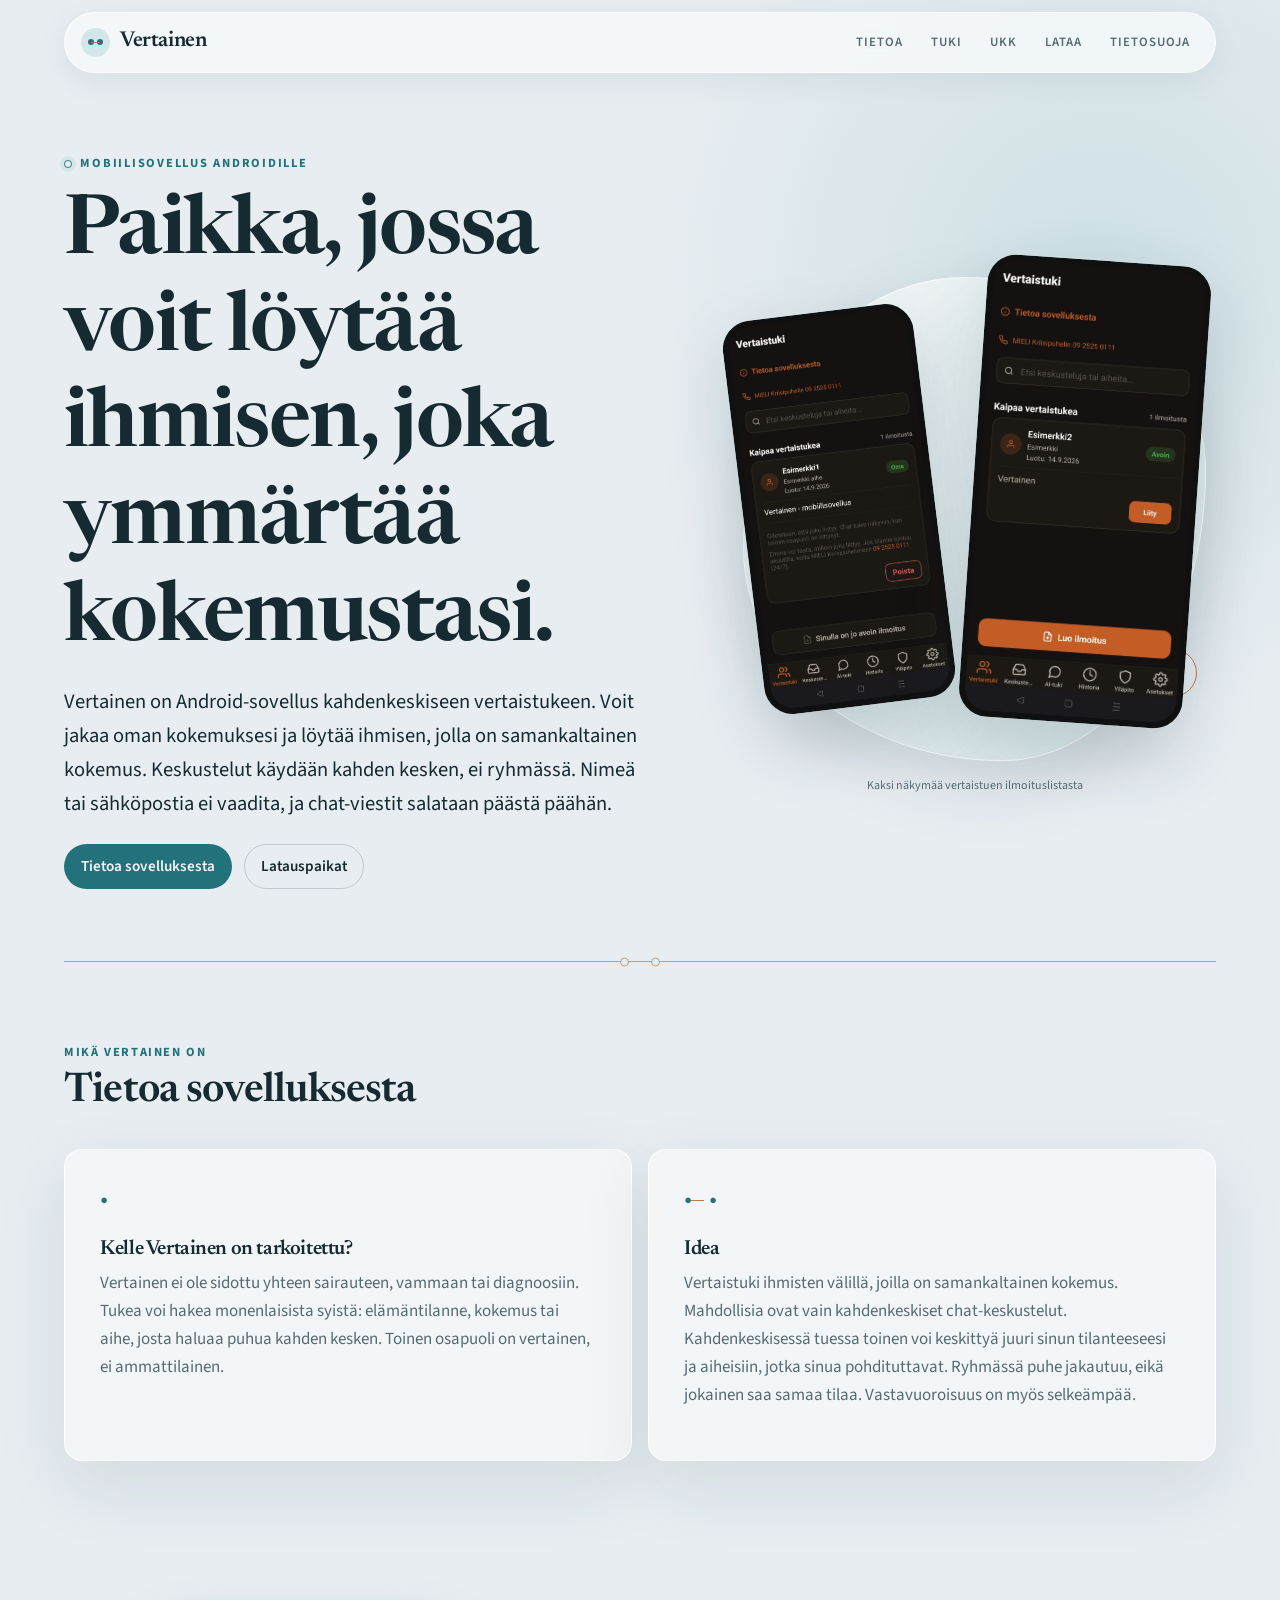
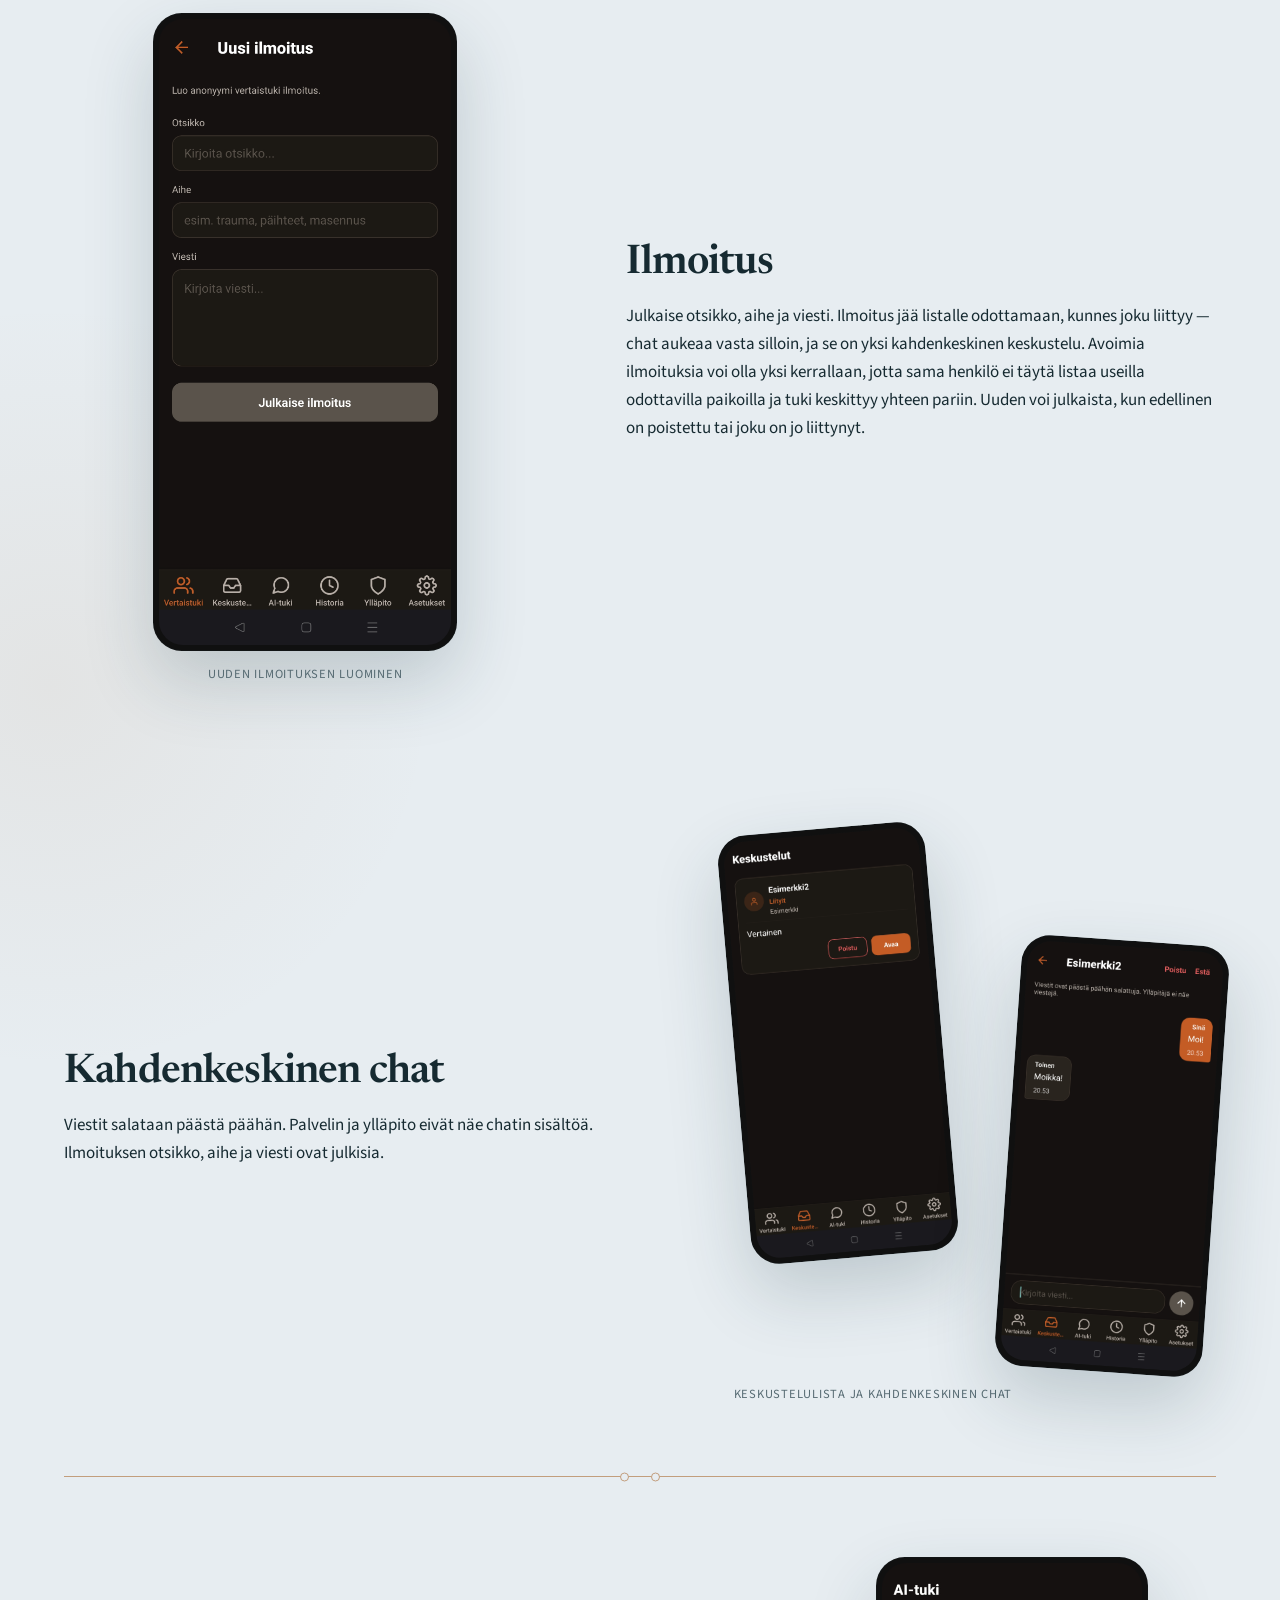
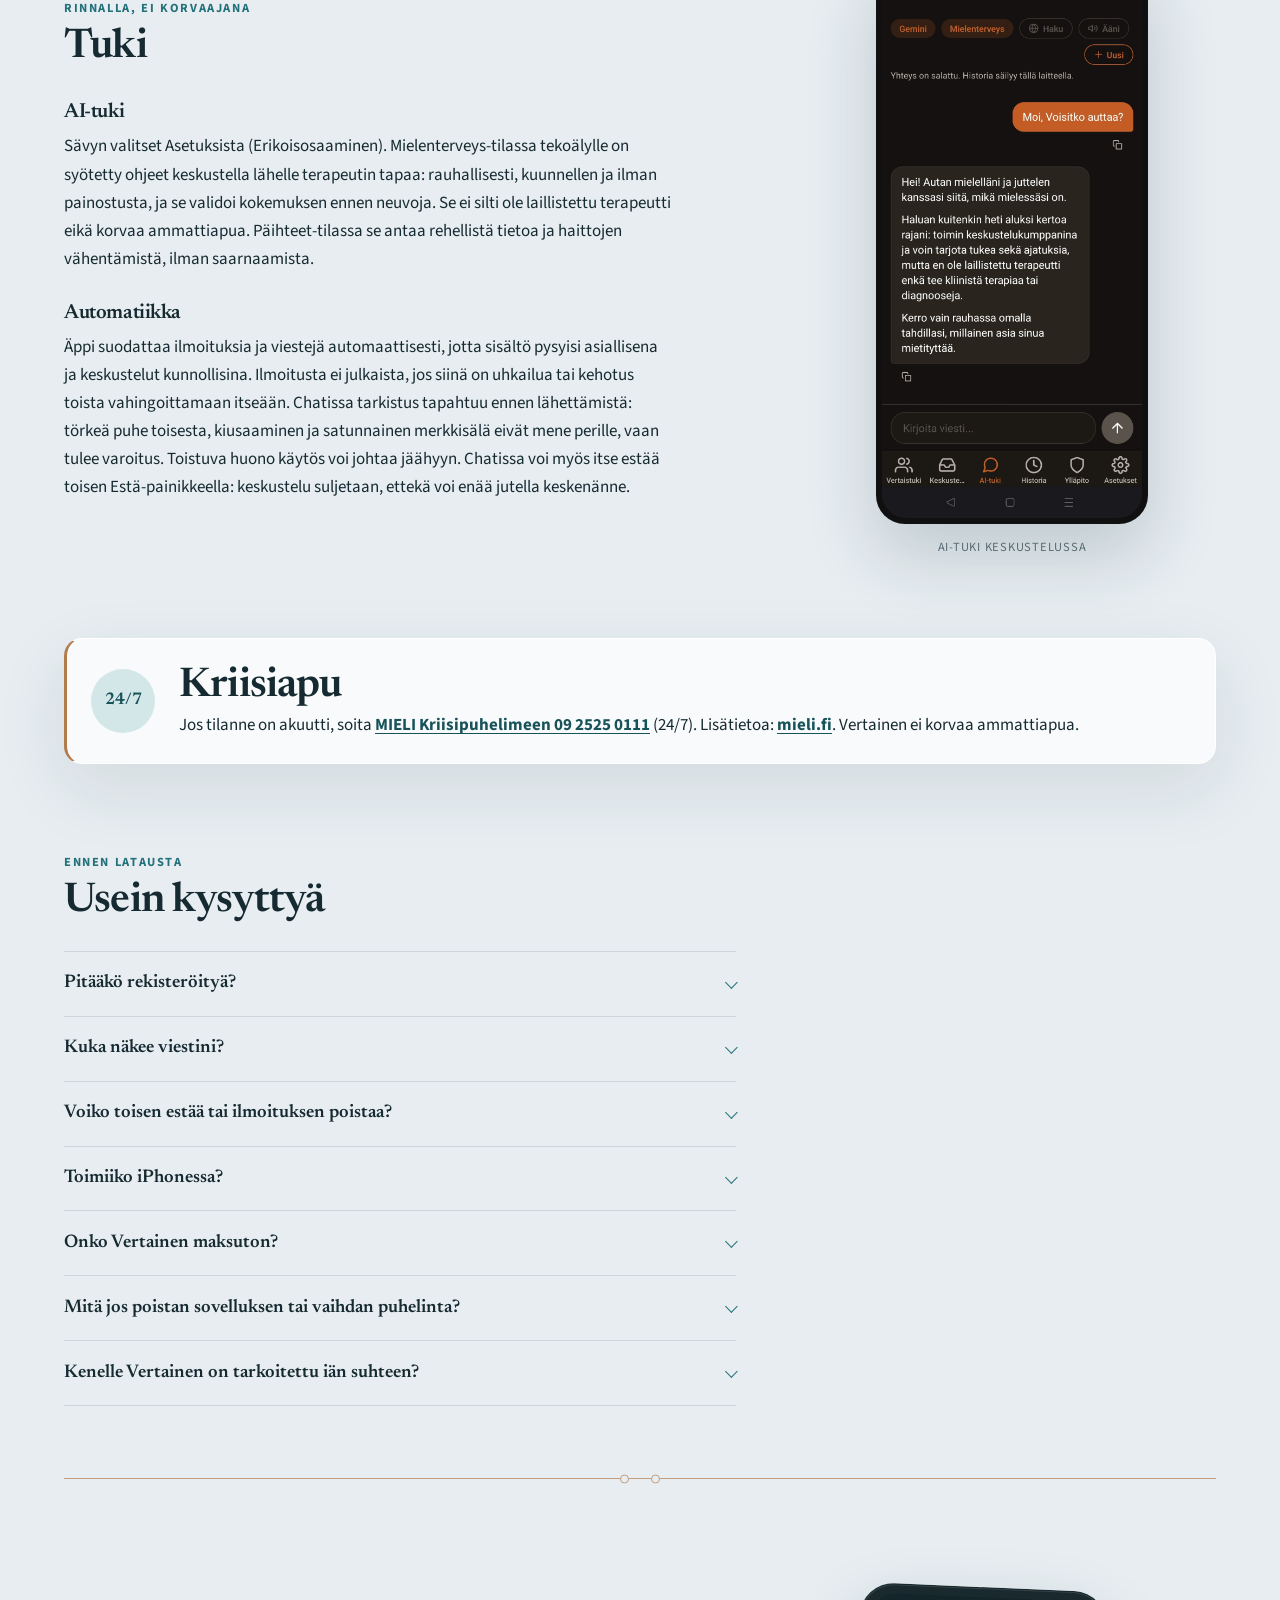
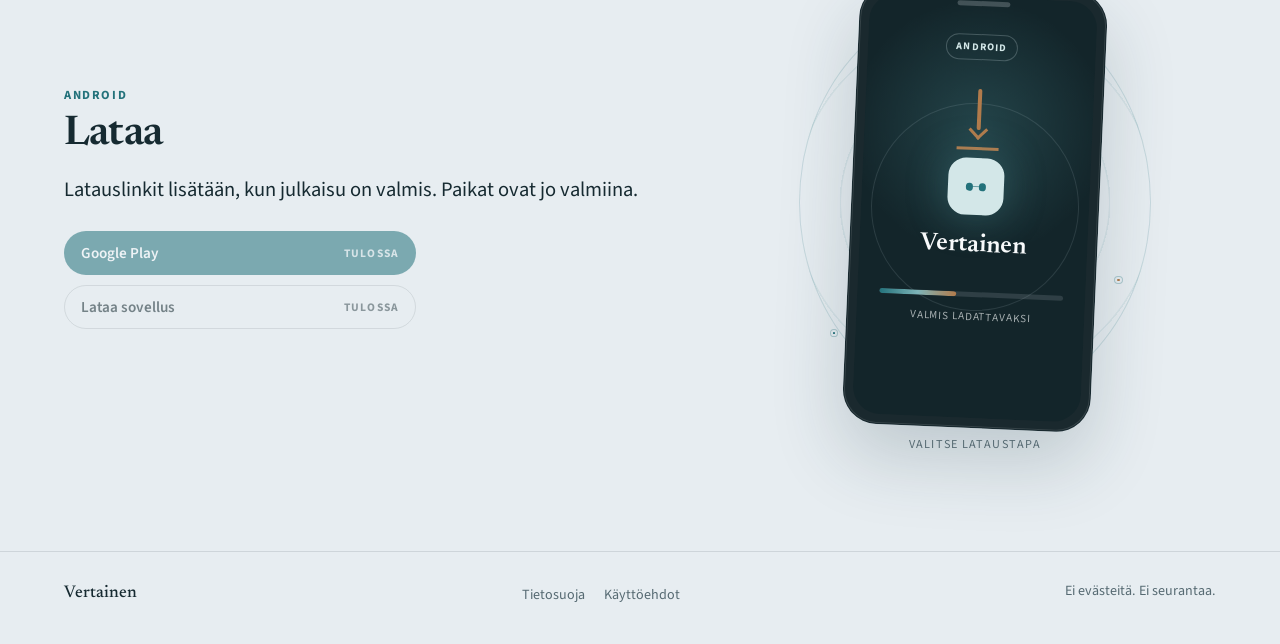
==== commit f0f1f7f6: "Add files via upload" ====
--- a/index.html
+++ b/index.html
@@ -152,11 +152,11 @@
     <section class="hero wrap pair" aria-labelledby="hero-otsikko">
       <div class="pair-copy">
         <p class="eyebrow"><span aria-hidden="true"></span>Mobiilisovellus Androidille</p>
-        <h1 id="hero-otsikko">Kahdenkeskinen vertaistuki, ilman ryhmää.</h1>
+        <h1 id="hero-otsikko">Paikka, jossa voit löytää ihmisen, joka ymmärtää kokemustasi.</h1>
         <p class="lede">
-          Vertainen on Android-sovellus kahdenkeskiseen vertaistukeen. Nimeä tai sähköpostia ei
-          vaadita; chat-viestit salataan päästä päähän. Tukea saa ihmiseltä, jolla on samankaltainen
-          kokemus — ei ryhmässä.
+          Vertainen on Android-sovellus kahdenkeskiseen vertaistukeen. Voit jakaa oman kokemuksesi ja löytää ihmisen, jolla on samankaltainen kokemus. Keskustelut käydään kahden kesken, ei ryhmässä.
+
+Nimeä tai sähköpostia ei vaadita, ja chat-viestit salataan päästä päähän.
         </p>
         <p class="hero-actions">
           <a class="btn btn-primary" href="#tietoa">Tietoa sovelluksesta</a>
@@ -272,8 +272,7 @@
             ja keskustelut kunnollisina. Ilmoitusta ei julkaista, jos siinä on uhkailua
             tai kehotus toista vahingoittamaan itseään. Chatissa tarkistus tapahtuu ennen lähettämistä:
             törkeä puhe toisesta, kiusaaminen ja satunnainen merkkisälä eivät mene perille, vaan
-            tulee varoitus. Toistuva huono käytös voi johtaa jäähyyn. Pelkkä kirosana ei riitä, ja
-            omasta pahasta olosta saa puhua. Chatissa voi myös itse estää toisen Estä-painikkeella:
+            tulee varoitus. Toistuva huono käytös voi johtaa jäähyyn. Chatissa voi myös itse estää toisen Estä-painikkeella:
             keskustelu suljetaan, ettekä voi enää jutella keskenänne.
           </p>
         </div>
